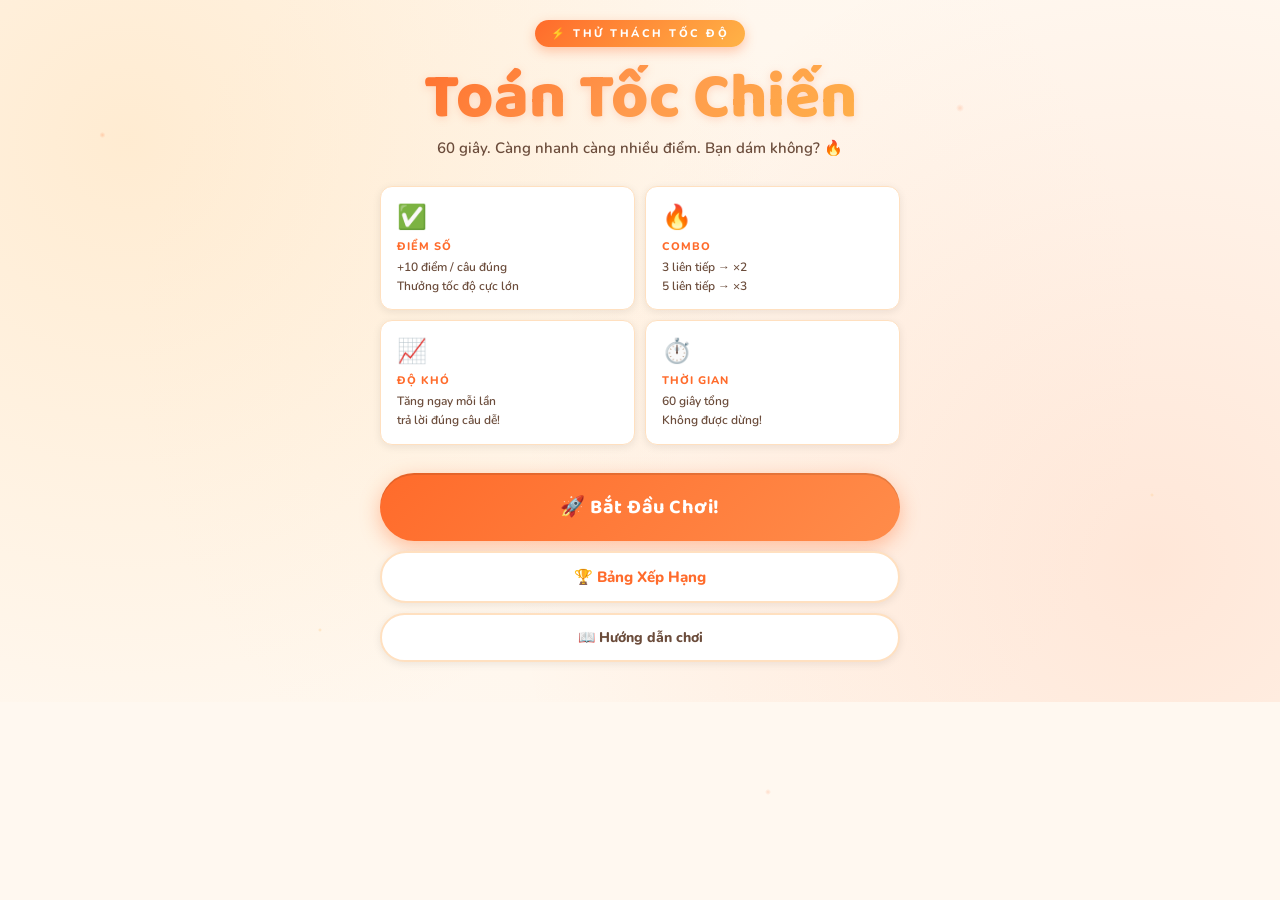
==== Cuong/index.html @ b9dac939 "Initial commit" ====
<!DOCTYPE html>
<html lang="vi">
<head>
<meta charset="UTF-8">
<meta name="viewport" content="width=device-width, initial-scale=1.0">
<title>Toán Tốc Chiến ⚡</title>
<link href="https://fonts.googleapis.com/css2?family=Nunito:wght@400;600;700;800;900&family=Baloo+2:wght@700;800&display=swap" rel="stylesheet">
<style>
*, *::before, *::after { box-sizing: border-box; margin: 0; padding: 0; }

:root {
  --bg:       #fff8f0;
  --bg2:      #fff3e6;
  --surface:  #ffffff;
  --border:   #ffe0c0;
  --accent:   #ff6b2b;
  --accent2:  #ffb347;
  --blue:     #3b82f6;
  --green:    #22c55e;
  --red:      #ef4444;
  --purple:   #a855f7;
  --text:     #1e1412;
  --text2:    #6b4c3b;
  --muted:    #b08070;
  --gold:     #f59e0b;
  --silver:   #94a3b8;
  --bronze:   #b45309;
  --shadow:   0 4px 24px rgba(255,107,43,0.13);
  --shadow-sm:0 2px 8px rgba(0,0,0,0.08);
  --radius:   18px;
  --radius-sm:12px;
}

html, body {
  min-height: 100%;
  background: var(--bg);
  color: var(--text);
  font-family: 'Nunito', sans-serif;
}

body {
  display: flex;
  flex-direction: column;
  align-items: center;
  justify-content: flex-start;
  padding: 20px 16px 40px;
  background-image:
    radial-gradient(circle at 10% 20%, rgba(255,179,71,0.18) 0%, transparent 50%),
    radial-gradient(circle at 90% 80%, rgba(255,107,43,0.12) 0%, transparent 50%),
    radial-gradient(circle at 50% 50%, rgba(255,220,180,0.10) 0%, transparent 70%);
}

/* ── GAME LAYOUT WITH SIDEBAR ── */
#game-layout {
  display: flex;
  gap: 16px;
  width: 100%;
  max-width: 900px;
  align-items: flex-start;
  position: relative;
  z-index: 1;
}

#game-main {
  flex: 1;
  min-width: 0;
  max-width: 520px;
}

#game-sidebar {
  width: 230px;
  flex-shrink: 0;
  position: sticky;
  top: 20px;
}

@media (max-width: 780px) {
  #game-sidebar { display: none; }
  #game-main { max-width: 100%; }
  #game-layout { max-width: 520px; }
}

/* ── SIDEBAR STYLES ── */
.sidebar-box {
  background: var(--surface);
  border: 1.5px solid var(--border);
  border-radius: var(--radius);
  padding: 16px 14px;
  box-shadow: var(--shadow-sm);
  margin-bottom: 10px;
}
.sidebar-title {
  font-size: 11px;
  font-weight: 800;
  color: var(--accent);
  letter-spacing: 1.5px;
  text-transform: uppercase;
  margin-bottom: 12px;
  display: flex;
  align-items: center;
  gap: 6px;
}
.sidebar-title::after {
  content: '';
  flex: 1;
  height: 1.5px;
  background: var(--border);
  border-radius: 2px;
}
.sb-rule {
  display: flex;
  align-items: flex-start;
  gap: 8px;
  margin-bottom: 9px;
  padding-bottom: 9px;
  border-bottom: 1px solid var(--border);
}
.sb-rule:last-child { margin-bottom: 0; padding-bottom: 0; border-bottom: none; }
.sb-rule .sr-icon { font-size: 14px; flex-shrink: 0; margin-top: 1px; }
.sb-rule .sr-text { font-size: 11.5px; color: var(--text2); line-height: 1.55; font-weight: 600; }
.sb-rule .sr-text b { color: var(--text); font-weight: 800; }
.sb-score-row {
  display: flex;
  justify-content: space-between;
  align-items: center;
  padding: 5px 0;
  border-bottom: 1px solid var(--border);
  font-size: 11.5px;
}
.sb-score-row:last-child { border-bottom: none; padding-bottom: 0; }
.sb-score-row .sr-label { color: var(--text2); font-weight: 700; }
.sb-score-row .sr-val   { font-family: 'Baloo 2', cursive; font-size: 13px; font-weight: 800; color: var(--accent); }
.sb-diff-row {
  display: flex;
  align-items: center;
  gap: 6px;
  padding: 5px 0;
  border-bottom: 1px solid var(--border);
  font-size: 11px;
}
.sb-diff-row:last-child { border-bottom: none; }
.sb-diff-row .sd-range { color: var(--muted); font-weight: 700; min-width: 28px; }
.sb-diff-row .sd-ex { color: var(--text2); font-weight: 600; line-height: 1.4; }

body::before {
  content: '';
  position: fixed;
  inset: 0;
  background-image:
    radial-gradient(circle 3px at 8% 15%, rgba(255,107,43,0.25) 0%, transparent 100%),
    radial-gradient(circle 2px at 25% 70%, rgba(255,179,71,0.3) 0%, transparent 100%),
    radial-gradient(circle 4px at 75% 12%, rgba(255,107,43,0.2) 0%, transparent 100%),
    radial-gradient(circle 2px at 90% 55%, rgba(255,179,71,0.25) 0%, transparent 100%),
    radial-gradient(circle 3px at 60% 88%, rgba(255,107,43,0.2) 0%, transparent 100%);
  pointer-events: none;
  z-index: 0;
}

/* ── SCHOOL LOGO ── */
.school-logo {
  position: fixed;
  top: 14px;
  right: 14px;
  width: 100px;
  height: 100px;
  z-index: 100;
  opacity: 0.88;
  transition: opacity .2s, transform .2s;
  filter: drop-shadow(0 2px 6px rgba(0,0,0,0.15));
}
.school-logo:hover { opacity: 1; transform: scale(1.08); }
.school-logo img { width: 100%; height: 100%; object-fit: contain; }

#app {
  width: 100%;
  max-width: 900px;
  position: relative;
  z-index: 1;
}

/* non-game screens stay centered at 520px */
#start-screen,
#end-screen,
#lb-screen {
  max-width: 520px;
  margin: 0 auto;
}

.screen { display: none; }
.screen.active { display: block; animation: fadeIn .3s ease; }
@keyframes fadeIn { from { opacity: 0; transform: translateY(10px); } to { opacity: 1; transform: none; } }

/* ── TUTORIAL MODAL ── */
.modal-overlay {
  display: none;
  position: fixed;
  inset: 0;
  background: rgba(30,20,18,0.55);
  z-index: 500;
  align-items: center;
  justify-content: center;
  padding: 20px;
  backdrop-filter: blur(3px);
}
.modal-overlay.open { display: flex; animation: fadeIn .2s ease; }

.modal-box {
  background: var(--surface);
  border-radius: var(--radius);
  padding: 24px 22px 20px;
  max-width: 460px;
  width: 100%;
  box-shadow: 0 12px 48px rgba(0,0,0,0.22);
  max-height: 88vh;
  overflow-y: auto;
  position: relative;
}

.modal-header {
  display: flex;
  align-items: center;
  justify-content: space-between;
  margin-bottom: 18px;
}
.modal-title {
  font-family: 'Baloo 2', cursive;
  font-size: 1.5rem;
  font-weight: 800;
  color: var(--accent);
}
.btn-modal-close {
  background: var(--bg2);
  border: none;
  border-radius: 50%;
  width: 34px; height: 34px;
  font-size: 18px;
  cursor: pointer;
  color: var(--text2);
  display: flex; align-items: center; justify-content: center;
  transition: background .15s;
}
.btn-modal-close:hover { background: var(--border); }

.tut-section { margin-bottom: 18px; }
.tut-section-title {
  font-size: 12px;
  font-weight: 800;
  color: var(--accent);
  letter-spacing: 1.5px;
  text-transform: uppercase;
  margin-bottom: 10px;
  display: flex;
  align-items: center;
  gap: 6px;
}
.tut-section-title::after {
  content: '';
  flex: 1;
  height: 1.5px;
  background: var(--border);
  border-radius: 2px;
}

.tut-rule {
  display: flex;
  gap: 12px;
  align-items: flex-start;
  margin-bottom: 10px;
  background: var(--bg);
  border-radius: var(--radius-sm);
  padding: 11px 14px;
  border: 1.5px solid var(--border);
}
.tut-rule .tr-icon { font-size: 20px; flex-shrink: 0; margin-top: 1px; }
.tut-rule .tr-body {}
.tut-rule .tr-title { font-size: 13px; font-weight: 800; color: var(--text); margin-bottom: 2px; }
.tut-rule .tr-desc  { font-size: 12px; color: var(--text2); line-height: 1.6; font-weight: 600; }

.diff-table {
  width: 100%;
  border-collapse: collapse;
  font-size: 12.5px;
  font-weight: 700;
}
.diff-table th {
  background: var(--bg2);
  color: var(--text2);
  font-size: 11px;
  font-weight: 800;
  letter-spacing: 1px;
  text-transform: uppercase;
  padding: 8px 10px;
  text-align: left;
  border-bottom: 1.5px solid var(--border);
}
.diff-table td {
  padding: 8px 10px;
  border-bottom: 1px solid var(--border);
  color: var(--text2);
  vertical-align: top;
  line-height: 1.5;
}
.diff-table tr:last-child td { border-bottom: none; }
.diff-pill-sm {
  display: inline-block;
  font-size: 10px;
  font-weight: 800;
  padding: 2px 8px;
  border-radius: 50px;
  text-transform: uppercase;
  letter-spacing: .5px;
}
.diff-pill-sm.de    { background: #dcfce7; color: #15803d; }
.diff-pill-sm.trung { background: #fef9c3; color: #b45309; }
.diff-pill-sm.kho   { background: #fee2e2; color: #b91c1c; }

.score-table {
  width: 100%;
  border-collapse: collapse;
  font-size: 12.5px;
  font-weight: 700;
}
.score-table td {
  padding: 7px 10px;
  border-bottom: 1px solid var(--border);
  color: var(--text2);
}
.score-table tr:last-child td { border-bottom: none; }
.score-table .sc-label { font-weight: 800; color: var(--text); }
.score-table .sc-val   { text-align: right; color: var(--accent); font-family: 'Baloo 2', cursive; font-size: 14px; }

.btn-start-tut {
  width: 100%;
  background: linear-gradient(135deg, var(--accent) 0%, #ff8c4a 100%);
  color: white;
  border: none;
  border-radius: 50px;
  padding: 15px 0;
  font-family: 'Baloo 2', cursive;
  font-size: 18px;
  font-weight: 700;
  cursor: pointer;
  box-shadow: 0 5px 16px rgba(255,107,43,.38);
  margin-top: 6px;
  transition: transform .1s;
}
.btn-start-tut:hover { transform: translateY(-2px); }

/* ── DIFFICULTY PROGRESS BAR ── */
.diff-prog-wrap {
  background: var(--surface);
  border: 1.5px solid var(--border);
  border-radius: var(--radius-sm);
  padding: 10px 14px;
  margin-bottom: 14px;
  box-shadow: var(--shadow-sm);
}
.diff-prog-label {
  display: flex;
  justify-content: space-between;
  font-size: 10px;
  font-weight: 800;
  color: var(--muted);
  letter-spacing: 1px;
  text-transform: uppercase;
  margin-bottom: 6px;
}
.diff-prog-bar-wrap {
  background: var(--border);
  border-radius: 50px;
  height: 6px;
  overflow: hidden;
}
.diff-prog-bar {
  height: 100%;
  border-radius: 50px;
  transition: width .4s ease, background .4s ease;
}
.diff-prog-bar.de    { background: #22c55e; }
.diff-prog-bar.trung { background: #f59e0b; }
.diff-prog-bar.kho   { background: #ef4444; }

/* ── START SCREEN ── */
#start-screen { text-align: center; }

.hero-badge {
  display: inline-block;
  background: linear-gradient(135deg, var(--accent), var(--accent2));
  color: white;
  font-size: 11px;
  font-weight: 800;
  letter-spacing: 2.5px;
  text-transform: uppercase;
  padding: 6px 16px;
  border-radius: 50px;
  margin-bottom: 18px;
  box-shadow: 0 4px 12px rgba(255,107,43,0.35);
}

.hero-title {
  font-family: 'Baloo 2', cursive;
  font-size: clamp(2.4rem, 11vw, 4rem);
  font-weight: 800;
  line-height: 1.05;
  margin-bottom: 6px;
  background: linear-gradient(135deg, var(--accent) 0%, #ff9a4d 50%, var(--accent2) 100%);
  -webkit-background-clip: text;
  -webkit-text-fill-color: transparent;
  background-clip: text;
  filter: drop-shadow(0 2px 4px rgba(255,107,43,0.2));
}

.hero-sub {
  font-size: 15px;
  color: var(--text2);
  margin-bottom: 28px;
  font-weight: 600;
}

.info-cards {
  display: grid;
  grid-template-columns: 1fr 1fr;
  gap: 10px;
  margin-bottom: 28px;
  text-align: left;
}
.info-card {
  background: var(--surface);
  border: 1.5px solid var(--border);
  border-radius: var(--radius-sm);
  padding: 14px 16px;
  box-shadow: var(--shadow-sm);
  transition: transform .15s, box-shadow .15s;
}
.info-card:hover { transform: translateY(-2px); box-shadow: var(--shadow); }
.info-card .ic-icon  { font-size: 24px; margin-bottom: 6px; }
.info-card .ic-title { font-size: 11px; font-weight: 800; color: var(--accent); letter-spacing: 1px; text-transform: uppercase; margin-bottom: 4px; }
.info-card .ic-desc  { font-size: 12px; color: var(--text2); line-height: 1.55; font-weight: 600; }

.start-actions { display: flex; flex-direction: column; gap: 10px; }

.btn-primary {
  width: 100%;
  background: linear-gradient(135deg, var(--accent) 0%, #ff8c4a 100%);
  color: white;
  border: none;
  border-radius: 50px;
  padding: 18px 0;
  font-family: 'Baloo 2', cursive;
  font-size: 20px;
  font-weight: 700;
  cursor: pointer;
  box-shadow: 0 6px 20px rgba(255,107,43,0.4), 0 2px 0 rgba(0,0,0,0.1) inset;
  transition: transform .12s, box-shadow .12s;
  letter-spacing: .5px;
}
.btn-primary:hover { transform: translateY(-3px); box-shadow: 0 10px 28px rgba(255,107,43,0.45), 0 2px 0 rgba(0,0,0,0.1) inset; }
.btn-primary:active { transform: translateY(0); }

.btn-secondary {
  width: 100%;
  background: var(--surface);
  color: var(--accent);
  border: 2px solid var(--border);
  border-radius: 50px;
  padding: 14px 0;
  font-family: 'Nunito', sans-serif;
  font-size: 15px;
  font-weight: 800;
  cursor: pointer;
  box-shadow: var(--shadow-sm);
  transition: border-color .15s, background .15s, transform .12s;
}
.btn-secondary:hover { border-color: var(--accent); background: #fff5f0; transform: translateY(-1px); }

.btn-tut {
  width: 100%;
  background: var(--surface);
  color: var(--text2);
  border: 2px solid var(--border);
  border-radius: 50px;
  padding: 13px 0;
  font-family: 'Nunito', sans-serif;
  font-size: 14px;
  font-weight: 800;
  cursor: pointer;
  box-shadow: var(--shadow-sm);
  transition: border-color .15s, background .15s, transform .12s;
}
.btn-tut:hover { border-color: #a855f7; color: #a855f7; background: #fdf4ff; transform: translateY(-1px); }

/* ── GAME SCREEN ── */
.game-topbar {
  display: flex;
  gap: 10px;
  margin-bottom: 14px;
  align-items: stretch;
}

.topbar-tile {
  background: var(--surface);
  border: 1.5px solid var(--border);
  border-radius: var(--radius-sm);
  padding: 10px 14px;
  text-align: center;
  box-shadow: var(--shadow-sm);
  display: flex;
  flex-direction: column;
  justify-content: center;
}
.topbar-tile.grow { flex: 1; }
.tb-label { font-size: 10px; font-weight: 800; color: var(--muted); letter-spacing: 1.5px; text-transform: uppercase; margin-bottom: 2px; }
.tb-value { font-size: 22px; font-weight: 900; color: var(--text); line-height: 1; }
#tb-timer { color: var(--accent); }
#tb-timer.urgent { color: var(--red); animation: urgentPulse .45s ease infinite alternate; }
@keyframes urgentPulse { from { opacity: 1; transform: scale(1); } to { opacity: .6; transform: scale(.95); } }
#tb-score { color: var(--blue); }

.combo-tile {
  background: var(--surface);
  border: 1.5px solid var(--border);
  border-radius: var(--radius-sm);
  padding: 10px 14px;
  text-align: center;
  box-shadow: var(--shadow-sm);
  min-width: 68px;
  transition: all .25s;
}
.combo-tile.x2 { border-color: var(--accent2); background: #fffbf0; }
.combo-tile.x2 .tb-value { color: var(--accent2); }
.combo-tile.x3 { border-color: var(--purple); background: #fdf4ff; box-shadow: 0 0 16px rgba(168,85,247,.2); }
.combo-tile.x3 .tb-value { color: var(--purple); }

.prog-wrap {
  background: var(--border);
  border-radius: 50px;
  height: 8px;
  overflow: hidden;
  margin-bottom: 14px;
  box-shadow: inset 0 1px 3px rgba(0,0,0,.08);
}
#prog-bar {
  height: 100%;
  background: linear-gradient(90deg, var(--accent), var(--accent2));
  width: 100%;
  transition: width 1s linear;
  border-radius: 50px;
}
#prog-bar.urgent { background: linear-gradient(90deg, var(--red), #ff7070); }

.q-card {
  background: var(--surface);
  border: 1.5px solid var(--border);
  border-radius: var(--radius);
  padding: 26px 22px 20px;
  margin-bottom: 14px;
  box-shadow: var(--shadow);
  position: relative;
  overflow: hidden;
}
.q-card::after {
  content: '';
  position: absolute;
  top: 0; left: 0; right: 0; height: 4px;
  background: linear-gradient(90deg, var(--accent), var(--accent2));
  border-radius: var(--radius) var(--radius) 0 0;
}

.q-meta {
  display: flex;
  align-items: center;
  gap: 8px;
  margin-bottom: 14px;
}
.diff-pill {
  display: inline-flex;
  align-items: center;
  gap: 5px;
  font-size: 11px;
  font-weight: 800;
  letter-spacing: .5px;
  padding: 4px 10px;
  border-radius: 50px;
  text-transform: uppercase;
}
.diff-pill.de    { background: #dcfce7; color: #15803d; }
.diff-pill.trung { background: #fef9c3; color: #b45309; }
.diff-pill.kho   { background: #fee2e2; color: #b91c1c; }
.q-hint-tag { font-size: 11px; font-weight: 700; color: var(--muted); margin-left: auto; }

#question-text {
  font-family: 'Baloo 2', cursive;
  font-size: clamp(1.25rem, 5.5vw, 1.75rem);
  font-weight: 700;
  color: var(--text);
  line-height: 1.35;
  min-height: 64px;
  display: flex;
  align-items: center;
}

.answer-area { margin-bottom: 12px; }

#answer-input {
  width: 100%;
  background: var(--bg2);
  border: 2px solid var(--border);
  border-radius: var(--radius-sm);
  padding: 16px 20px;
  font-family: 'Baloo 2', cursive;
  font-size: 22px;
  font-weight: 700;
  color: var(--text);
  outline: none;
  transition: border-color .15s, background .15s, box-shadow .15s;
  -moz-appearance: textfield;
  margin-bottom: 10px;
  text-align: center;
  letter-spacing: 1px;
}
#answer-input::-webkit-outer-spin-button,
#answer-input::-webkit-inner-spin-button { -webkit-appearance: none; }
#answer-input:focus   { border-color: var(--accent); background: white; box-shadow: 0 0 0 3px rgba(255,107,43,.15); }
#answer-input.correct { border-color: var(--green); background: #f0fdf4; box-shadow: 0 0 0 3px rgba(34,197,94,.15); }
#answer-input.wrong   { border-color: var(--red);   background: #fef2f2; box-shadow: 0 0 0 3px rgba(239,68,68,.15); animation: shake .3s ease; }
@keyframes shake { 0%,100%{transform:translateX(0)} 20%{transform:translateX(-6px)} 60%{transform:translateX(6px)} }

#btn-submit {
  width: 100%;
  background: linear-gradient(135deg, var(--accent) 0%, #ff8c4a 100%);
  color: white;
  border: none;
  border-radius: var(--radius-sm);
  padding: 15px;
  font-family: 'Baloo 2', cursive;
  font-size: 18px;
  font-weight: 700;
  cursor: pointer;
  box-shadow: 0 4px 12px rgba(255,107,43,.35);
  transition: transform .1s, box-shadow .1s;
}
#btn-submit:hover { transform: translateY(-2px); box-shadow: 0 7px 18px rgba(255,107,43,.4); }
#btn-submit:active { transform: translateY(0); }

#feedback-bar {
  height: 32px;
  display: flex;
  align-items: center;
  gap: 8px;
  font-size: 13px;
  font-weight: 800;
  border-radius: 8px;
  padding: 0 10px;
  transition: all .2s;
}
#feedback-bar.fb-correct { background: #dcfce7; color: #15803d; }
#feedback-bar.fb-wrong   { background: #fee2e2; color: #b91c1c; }
#feedback-bar.fb-speed   { background: #fef9c3; color: #b45309; }
#feedback-bar.fb-lvlup   { background: #fdf4ff; color: #7e22ce; }
#feedback-bar.fb-lvldn   { background: #fff1f2; color: #be123c; }

.score-pop {
  position: fixed;
  font-family: 'Baloo 2', cursive;
  font-size: 18px;
  font-weight: 800;
  color: var(--accent);
  pointer-events: none;
  z-index: 999;
  animation: popFloat 0.85s cubic-bezier(.17,.67,.35,1) forwards;
  text-shadow: 0 2px 8px rgba(255,107,43,.3);
}
@keyframes popFloat {
  0%   { opacity: 1; transform: translateY(0) scale(.9); }
  30%  { opacity: 1; transform: translateY(-20px) scale(1.15); }
  100% { opacity: 0; transform: translateY(-65px) scale(1); }
}

/* ── END SCREEN ── */
#end-screen { text-align: center; }

.end-emoji { font-size: 52px; margin-bottom: 8px; display: block; animation: bounceIn .5s cubic-bezier(.17,.67,.35,1.4); }
@keyframes bounceIn { 0%{transform:scale(.3);opacity:0} 70%{transform:scale(1.15)} 100%{transform:scale(1);opacity:1} }

.end-label { font-size: 12px; font-weight: 800; color: var(--muted); letter-spacing: 2px; text-transform: uppercase; margin-bottom: 4px; }

.end-score-big {
  font-family: 'Baloo 2', cursive;
  font-size: clamp(3.5rem, 18vw, 6.5rem);
  font-weight: 800;
  line-height: 1;
  background: linear-gradient(135deg, var(--accent), var(--accent2));
  -webkit-background-clip: text;
  -webkit-text-fill-color: transparent;
  background-clip: text;
  margin-bottom: 4px;
  filter: drop-shadow(0 2px 6px rgba(255,107,43,.2));
}

.best-line { font-size: 13px; font-weight: 700; color: var(--muted); margin-bottom: 22px; }
.best-line b { color: var(--blue); }

.stats-row {
  display: grid;
  grid-template-columns: 1fr 1fr 1fr;
  gap: 10px;
  margin-bottom: 16px;
}
.stat-box {
  background: var(--surface);
  border: 1.5px solid var(--border);
  border-radius: var(--radius-sm);
  padding: 14px 8px;
  box-shadow: var(--shadow-sm);
}
.stat-box .sb-label { font-size: 10px; font-weight: 800; color: var(--muted); text-transform: uppercase; letter-spacing: 1px; margin-bottom: 4px; }
.stat-box .sb-val   { font-family: 'Baloo 2', cursive; font-size: 1.5rem; font-weight: 700; color: var(--text); }

.grade-card {
  border-radius: var(--radius-sm);
  padding: 14px 16px;
  margin-bottom: 16px;
  font-size: 13px;
  font-weight: 700;
  line-height: 1.55;
  text-align: left;
  display: flex;
  align-items: flex-start;
  gap: 10px;
}
.grade-card .gc-rank { font-family: 'Baloo 2', cursive; font-size: 2rem; font-weight: 800; line-height: 1; flex-shrink: 0; }
.grade-card.S { background: linear-gradient(135deg, #fffbeb, #fef3c7); border: 1.5px solid #fde68a; color: #92400e; }
.grade-card.A { background: linear-gradient(135deg, #eff6ff, #dbeafe); border: 1.5px solid #93c5fd; color: #1e40af; }
.grade-card.B { background: linear-gradient(135deg, #f0fdf4, #dcfce7); border: 1.5px solid #86efac; color: #15803d; }
.grade-card.C { background: linear-gradient(135deg, #fff7ed, #fed7aa); border: 1.5px solid #fdba74; color: #c2410c; }
.grade-card.D { background: linear-gradient(135deg, #fff1f2, #ffe4e6); border: 1.5px solid #fda4af; color: #be123c; }

.save-card {
  background: var(--surface);
  border: 1.5px solid var(--border);
  border-radius: var(--radius);
  padding: 18px 20px;
  margin-bottom: 16px;
  box-shadow: var(--shadow-sm);
  text-align: left;
}
.save-title { font-size: 13px; font-weight: 800; color: var(--text2); margin-bottom: 12px; display: flex; align-items: center; gap: 6px; }
.save-row { display: flex; gap: 8px; }
#name-input {
  flex: 1;
  background: var(--bg2);
  border: 2px solid var(--border);
  border-radius: 10px;
  padding: 12px 14px;
  font-family: 'Nunito', sans-serif;
  font-size: 15px;
  font-weight: 700;
  color: var(--text);
  outline: none;
  transition: border-color .15s, box-shadow .15s;
  min-width: 0;
}
#name-input::placeholder { color: var(--muted); font-weight: 600; }
#name-input:focus { border-color: var(--accent); box-shadow: 0 0 0 3px rgba(255,107,43,.12); }
#btn-save {
  background: linear-gradient(135deg, var(--accent), #ff8c4a);
  color: white;
  border: none;
  border-radius: 10px;
  padding: 12px 18px;
  font-family: 'Nunito', sans-serif;
  font-size: 14px;
  font-weight: 800;
  cursor: pointer;
  white-space: nowrap;
  box-shadow: 0 3px 10px rgba(255,107,43,.3);
  transition: transform .1s;
}
#btn-save:hover { transform: translateY(-1px); }
#btn-save:disabled { opacity: .45; cursor: not-allowed; transform: none; }

.save-success {
  display: none;
  margin-top: 10px;
  background: #dcfce7;
  color: #15803d;
  border-radius: 8px;
  padding: 9px 12px;
  font-size: 13px;
  font-weight: 700;
  cursor: pointer;
  transition: background .15s;
}
.save-success.show { display: flex; align-items: center; gap: 8px; }
.save-success:hover { background: #bbf7d0; }

.end-btns { display: flex; gap: 10px; }
.btn-retry {
  flex: 1;
  background: linear-gradient(135deg, var(--accent) 0%, #ff8c4a 100%);
  color: white;
  border: none;
  border-radius: 50px;
  padding: 16px;
  font-family: 'Baloo 2', cursive;
  font-size: 18px;
  font-weight: 700;
  cursor: pointer;
  box-shadow: 0 5px 16px rgba(255,107,43,.4);
  transition: transform .1s, box-shadow .1s;
}
.btn-retry:hover { transform: translateY(-2px); box-shadow: 0 8px 22px rgba(255,107,43,.45); }
.btn-ghost {
  background: var(--surface);
  color: var(--text2);
  border: 2px solid var(--border);
  border-radius: 50px;
  padding: 16px 20px;
  font-family: 'Nunito', sans-serif;
  font-size: 15px;
  font-weight: 800;
  cursor: pointer;
  transition: border-color .15s, transform .1s;
}
.btn-ghost:hover { border-color: var(--accent); color: var(--accent); transform: translateY(-1px); }

/* ── LEADERBOARD ── */
.lb-topbar {
  display: flex;
  align-items: center;
  justify-content: space-between;
  margin-bottom: 20px;
}
.lb-heading .lh-sub   { font-size: 11px; font-weight: 800; color: var(--muted); letter-spacing: 2px; text-transform: uppercase; margin-bottom: 2px; }
.lb-heading .lh-title { font-family: 'Baloo 2', cursive; font-size: 1.8rem; font-weight: 800; color: var(--text); line-height: 1; }
.lb-heading .lh-title span { color: var(--accent); }

.btn-back-lb {
  background: var(--surface);
  border: 1.5px solid var(--border);
  border-radius: 50px;
  padding: 9px 18px;
  font-size: 13px;
  font-weight: 800;
  color: var(--text2);
  cursor: pointer;
  box-shadow: var(--shadow-sm);
  transition: border-color .15s, transform .1s;
  display: flex;
  align-items: center;
  gap: 5px;
}
.btn-back-lb:hover { border-color: var(--accent); color: var(--accent); transform: translateY(-1px); }

.podium {
  display: flex;
  align-items: flex-end;
  gap: 8px;
  margin-bottom: 20px;
}
.pod-slot {
  flex: 1;
  background: var(--surface);
  border: 1.5px solid var(--border);
  border-radius: var(--radius-sm);
  padding: 14px 10px 12px;
  text-align: center;
  box-shadow: var(--shadow-sm);
  transition: transform .15s, box-shadow .15s;
  cursor: default;
}
.pod-slot:hover { transform: translateY(-3px); box-shadow: var(--shadow); }
.pod-slot.p1 { border-color: #fde68a; background: linear-gradient(160deg, #fffbeb, #fef9c3); padding-top: 22px; box-shadow: 0 6px 20px rgba(245,158,11,.2); }
.pod-slot.p2 { border-color: #e2e8f0; }
.pod-slot.p3 { border-color: #fcd9b0; background: #fffaf5; }
.pod-slot.empty { opacity: .4; }

.pod-medal { font-size: 26px; margin-bottom: 6px; }
.pod-name  { font-size: 13px; font-weight: 800; overflow: hidden; text-overflow: ellipsis; white-space: nowrap; margin-bottom: 2px; }
.pod-slot.p1 .pod-name  { color: var(--gold); }
.pod-slot.p2 .pod-name  { color: var(--silver); }
.pod-slot.p3 .pod-name  { color: var(--bronze); }
.pod-score { font-family: 'Baloo 2', cursive; font-size: 20px; font-weight: 800; color: var(--text); }
.pod-slot.p1 .pod-score { color: var(--gold); }
.pod-pts-tag { font-size: 10px; font-weight: 700; color: var(--muted); letter-spacing: 1px; text-transform: uppercase; }

.lb-section-label { font-size: 11px; font-weight: 800; color: var(--muted); letter-spacing: 2px; text-transform: uppercase; margin-bottom: 10px; }
.lb-rows { display: flex; flex-direction: column; gap: 6px; margin-bottom: 16px; }

.lb-row {
  display: flex;
  align-items: center;
  gap: 12px;
  background: var(--surface);
  border: 1.5px solid var(--border);
  border-radius: var(--radius-sm);
  padding: 12px 16px;
  box-shadow: var(--shadow-sm);
  transition: border-color .15s, transform .1s;
}
.lb-row:hover { transform: translateX(3px); border-color: #ffd0b0; }
.lb-row.you  { border-color: var(--accent); background: #fff8f5; box-shadow: 0 0 0 2px rgba(255,107,43,.12); }
.lb-rank { font-family: 'Baloo 2', cursive; font-size: 15px; font-weight: 800; color: var(--muted); min-width: 30px; text-align: center; }
.lb-name { flex: 1; font-size: 14px; font-weight: 800; color: var(--text); overflow: hidden; text-overflow: ellipsis; white-space: nowrap; }
.lb-row.you .lb-name { color: var(--accent); }
.you-tag { background: var(--accent); color: white; font-size: 9px; font-weight: 800; padding: 2px 7px; border-radius: 50px; letter-spacing: 1px; text-transform: uppercase; }
.lb-pts  { font-family: 'Baloo 2', cursive; font-size: 16px; font-weight: 800; color: var(--blue); }

.lb-empty { text-align: center; padding: 40px 20px; color: var(--muted); font-size: 14px; font-weight: 700; line-height: 1.8; }
.lb-empty .em-icon { font-size: 40px; display: block; margin-bottom: 8px; }

.lb-notice { text-align: center; font-size: 11px; font-weight: 700; color: var(--muted); margin-bottom: 14px; }

.lb-footer { display: flex; gap: 10px; }
.btn-lb-play {
  flex: 1;
  background: linear-gradient(135deg, var(--accent), #ff8c4a);
  color: white;
  border: none;
  border-radius: 50px;
  padding: 15px;
  font-family: 'Baloo 2', cursive;
  font-size: 17px;
  font-weight: 700;
  cursor: pointer;
  box-shadow: 0 5px 16px rgba(255,107,43,.35);
  transition: transform .1s;
}
.btn-lb-play:hover { transform: translateY(-2px); }
.btn-lb-clear {
  background: var(--surface);
  color: var(--red);
  border: 1.5px solid #fecaca;
  border-radius: 50px;
  padding: 15px 18px;
  font-size: 13px;
  font-weight: 800;
  cursor: pointer;
  transition: border-color .15s, background .15s;
}
.btn-lb-clear:hover { border-color: var(--red); background: #fff1f2; }

.loading-spin { text-align: center; padding: 30px; color: var(--muted); font-size: 13px; font-weight: 700; }

@media (max-width: 400px) {
  .info-cards { grid-template-columns: 1fr; }
  .stats-row  { grid-template-columns: 1fr 1fr; }
  .tb-value   { font-size: 18px; }
  .podium     { gap: 5px; }
  .school-logo { width: 42px; height: 42px; top: 10px; right: 10px; }
}
</style>
</head>
<body>

<!-- School Logo Fixed Corner -->
<div class="school-logo" title="Trường THPT Chuyên Trần Đại Nghĩa">
  <img
    src="https://upload.wikimedia.org/wikipedia/commons/f/fd/Logo_of_the_Tr%E1%BA%A7n_%C4%90%E1%BA%A1i_Ngh%C4%A9a_High_School_for_the_Gifted.svg"
    alt="Trần Đại Nghĩa Logo"
    onerror="this.parentElement.style.display='none'"
  >
</div>

<!-- TUTORIAL MODAL -->
<div class="modal-overlay" id="tutorial-modal">
  <div class="modal-box">
    <div class="modal-header">
      <div class="modal-title">📖 Hướng dẫn chơi</div>
      <button class="btn-modal-close" id="btn-modal-close">✕</button>
    </div>

    <div class="tut-section">
      <div class="tut-section-title">Mục tiêu</div>
      <div class="tut-rule">
        <div class="tr-icon">🎯</div>
        <div class="tr-body">
          <div class="tr-title">Trả lời đúng càng nhiều câu toán càng tốt trong 60 giây!</div>
          <div class="tr-desc">Gõ đáp án vào ô nhập, rồi nhấn <b>Trả lời</b> hoặc bấm <b>Enter</b>.</div>
        </div>
      </div>
    </div>

    <div class="tut-section">
      <div class="tut-section-title">Tính điểm</div>
      <table class="score-table">
        <tr><td class="sc-label">Trả lời đúng</td><td class="sc-val">+10 điểm</td></tr>
        <tr><td class="sc-label">Thưởng tốc độ (dưới 1.5 giây)</td><td class="sc-val">+15 điểm</td></tr>
        <tr><td class="sc-label">Thưởng tốc độ (1.5 – 3 giây)</td><td class="sc-val">+10 điểm</td></tr>
        <tr><td class="sc-label">Thưởng tốc độ (3 – 5 giây)</td><td class="sc-val">+5 điểm</td></tr>
        <tr><td class="sc-label">Combo ×2 (3+ liên tiếp đúng)</td><td class="sc-val">×2 điểm</td></tr>
        <tr><td class="sc-label">Combo ×3 (5+ liên tiếp đúng)</td><td class="sc-val">×3 điểm</td></tr>
      </table>
    </div>

    <div class="tut-section">
      <div class="tut-section-title">Combo 🔥</div>
      <div class="tut-rule">
        <div class="tr-icon">🔥</div>
        <div class="tr-body">
          <div class="tr-title">Trả lời liên tiếp để tăng hệ số nhân điểm</div>
          <div class="tr-desc">3 câu đúng liên tiếp → nhân đôi (×2). 5 câu đúng liên tiếp → nhân ba (×3). Trả lời sai là combo về 0!</div>
        </div>
      </div>
    </div>

    <div class="tut-section">
      <div class="tut-section-title">Độ khó thích ứng 📈</div>
      <div class="tut-rule">
        <div class="tr-icon">⬆️</div>
        <div class="tr-body">
          <div class="tr-title">Câu hỏi tự động khó hơn sau mỗi câu dễ trả lời đúng</div>
          <div class="tr-desc">Bắt đầu từ mức <b>Dễ</b>. Mỗi khi trả lời đúng câu <b>Dễ</b> hoặc <b>Trung bình</b>, độ khó tăng ngay 1 bậc. Trả lời sai thì giảm 1 bậc (không xuống dưới mức 1).</div>
        </div>
      </div>
      <table class="diff-table">
        <tr>
          <th>Mức</th>
          <th>Nhãn</th>
          <th>Ví dụ câu hỏi</th>
        </tr>
        <tr>
          <td>1–2</td>
          <td><span class="diff-pill-sm de">Dễ</span></td>
          <td>7 × 8, 42 ÷ 6, 5²</td>
        </tr>
        <tr>
          <td>3–5</td>
          <td><span class="diff-pill-sm trung">Trung bình</span></td>
          <td>23 × 7, (4+5)×6, 15% của 80</td>
        </tr>
        <tr>
          <td>6–7</td>
          <td><span class="diff-pill-sm kho">Khó</span></td>
          <td>18 × 24, 15², 4³, phương trình</td>
        </tr>
      </table>
    </div>

    <div class="tut-section">
      <div class="tut-section-title">Xếp hạng</div>
      <div class="tut-rule">
        <div class="tr-icon">🏆</div>
        <div class="tr-body">
          <div class="tr-title">Sau khi chơi, lưu tên vào bảng xếp hạng</div>
          <div class="tr-desc">Điểm cao nhất của bạn sẽ được giữ lại. Bảng xếp hạng hiển thị Top 3 trên bục vinh danh và các hạng còn lại bên dưới.</div>
        </div>
      </div>
    </div>

    <button class="btn-start-tut" id="btn-tut-play">🚀 Chơi ngay!</button>
  </div>
</div>

<div id="app">

  <!-- START -->
  <div id="start-screen" class="screen active">
    <div class="hero-badge">⚡ Thử thách tốc độ</div>
    <div class="hero-title">Toán Tốc Chiến</div>
    <p class="hero-sub">60 giây. Càng nhanh càng nhiều điểm. Bạn dám không? 🔥</p>

    <div class="info-cards">
      <div class="info-card">
        <div class="ic-icon">✅</div>
        <div class="ic-title">Điểm số</div>
        <div class="ic-desc">+10 điểm / câu đúng<br>Thưởng tốc độ cực lớn</div>
      </div>
      <div class="info-card">
        <div class="ic-icon">🔥</div>
        <div class="ic-title">Combo</div>
        <div class="ic-desc">3 liên tiếp → ×2<br>5 liên tiếp → ×3</div>
      </div>
      <div class="info-card">
        <div class="ic-icon">📈</div>
        <div class="ic-title">Độ khó</div>
        <div class="ic-desc">Tăng ngay mỗi lần<br>trả lời đúng câu dễ!</div>
      </div>
      <div class="info-card">
        <div class="ic-icon">⏱️</div>
        <div class="ic-title">Thời gian</div>
        <div class="ic-desc">60 giây tổng<br>Không được dừng!</div>
      </div>
    </div>

    <div class="start-actions">
      <button class="btn-primary" id="btn-start">🚀 Bắt Đầu Chơi!</button>
      <button class="btn-secondary" id="btn-open-lb">🏆 Bảng Xếp Hạng</button>
      <button class="btn-tut" id="btn-open-tut">📖 Hướng dẫn chơi</button>
    </div>
  </div>

  <!-- GAME -->
  <div id="game-screen" class="screen">
    <div id="game-layout">

      <!-- Main game column -->
      <div id="game-main">
        <div class="game-topbar">
          <div class="topbar-tile">
            <div class="tb-label">⏱ Thời gian</div>
            <div class="tb-value" id="tb-timer">60</div>
          </div>
          <div class="topbar-tile grow">
            <div class="tb-label">⭐ Điểm</div>
            <div class="tb-value" id="tb-score">0</div>
          </div>
          <div class="combo-tile" id="combo-tile">
            <div class="tb-label">🔥 Combo</div>
            <div class="tb-value" id="tb-combo">×1</div>
          </div>
        </div>

        <div class="prog-wrap">
          <div id="prog-bar"></div>
        </div>

        <!-- Difficulty progress bar -->
        <div class="diff-prog-wrap">
          <div class="diff-prog-label">
            <span id="diff-prog-label-left">Dễ</span>
            <span id="diff-prog-label-right">Mức <span id="diff-level-num">1</span>/7</span>
          </div>
          <div class="diff-prog-bar-wrap">
            <div class="diff-prog-bar de" id="diff-prog-bar" style="width:14.28%"></div>
          </div>
        </div>

        <div class="q-card">
          <div class="q-meta">
            <div class="diff-pill de" id="diff-pill">Dễ</div>
            <div class="q-hint-tag" id="q-hint-tag"></div>
          </div>
          <div id="question-text">Đang tải câu hỏi…</div>
        </div>

        <div class="answer-area">
          <input type="number" id="answer-input" placeholder="Nhập đáp án của bạn…" autocomplete="off" inputmode="numeric">
          <button id="btn-submit">✔ Trả lời</button>
        </div>

        <div id="feedback-bar"></div>
      </div>

      <!-- Sidebar -->
      <div id="game-sidebar">
        <div class="sidebar-box">
          <div class="sidebar-title">📊 Điểm thưởng</div>
          <div class="sb-score-row"><span class="sr-label">Trả lời đúng</span><span class="sr-val">+10</span></div>
          <div class="sb-score-row"><span class="sr-label">Tốc độ &lt;1.5s</span><span class="sr-val">+15 ⚡</span></div>
          <div class="sb-score-row"><span class="sr-label">Tốc độ 1.5–3s</span><span class="sr-val">+10 ⚡</span></div>
          <div class="sb-score-row"><span class="sr-label">Tốc độ 3–5s</span><span class="sr-val">+5 ⚡</span></div>
          <div class="sb-score-row"><span class="sr-label">Combo ×2</span><span class="sr-val">3+ đúng</span></div>
          <div class="sb-score-row"><span class="sr-label">Combo ×3</span><span class="sr-val">5+ đúng</span></div>
        </div>

        <div class="sidebar-box">
          <div class="sidebar-title">📈 Độ khó</div>
          <div class="sb-diff-row">
            <span class="diff-pill-sm de" style="font-size:9px;padding:2px 6px;">Dễ</span>
            <span class="sd-range">1–2</span>
            <span class="sd-ex">Nhân, chia, bình phương nhỏ</span>
          </div>
          <div class="sb-diff-row">
            <span class="diff-pill-sm trung" style="font-size:9px;padding:2px 6px;">TB</span>
            <span class="sd-range">3–5</span>
            <span class="sd-ex">Nhân lớn, % , thứ tự tính</span>
          </div>
          <div class="sb-diff-row">
            <span class="diff-pill-sm kho" style="font-size:9px;padding:2px 6px;">Khó</span>
            <span class="sd-range">6–7</span>
            <span class="sd-ex">Nhân 2 chữ số, lập phương, PT</span>
          </div>
          <div style="margin-top:10px;padding-top:8px;border-top:1px solid var(--border);">
            <div class="sb-rule" style="border:none;margin:0;padding:0;">
              <div class="sr-icon">⬆️</div>
              <div class="sr-text">Đúng câu <b>Dễ/TB</b> → tăng 1 bậc ngay</div>
            </div>
            <div class="sb-rule" style="border:none;margin-top:6px;padding:0;">
              <div class="sr-icon">⬇️</div>
              <div class="sr-text">Sai → giảm 1 bậc (tối thiểu mức 1)</div>
            </div>
          </div>
        </div>

        <div class="sidebar-box">
          <div class="sidebar-title">💡 Mẹo</div>
          <div class="sb-rule">
            <div class="sr-icon">⌨️</div>
            <div class="sr-text">Nhấn <b>Enter</b> để trả lời nhanh hơn</div>
          </div>
          <div class="sb-rule">
            <div class="sr-icon">🎯</div>
            <div class="sr-text">Trả lời <b>dưới 1.5 giây</b> để lấy thưởng tốc độ tối đa (+15)</div>
          </div>
          <div class="sb-rule">
            <div class="sr-icon">🔥</div>
            <div class="sr-text">Giữ combo ×3 là cách kiếm điểm hiệu quả nhất</div>
          </div>
        </div>
      </div>

    </div><!-- end #game-layout -->
  </div>

  <!-- END -->
  <div id="end-screen" class="screen">
    <span class="end-emoji" id="end-emoji">🎉</span>
    <div class="end-label">Kết quả của bạn</div>
    <div class="end-score-big" id="end-score">0</div>
    <div class="best-line">Kỷ lục phiên này: <b id="session-best">—</b></div>

    <div class="stats-row">
      <div class="stat-box"><div class="sb-label">Độ chính xác</div><div class="sb-val" id="stat-acc">—</div></div>
      <div class="stat-box"><div class="sb-label">Số câu</div><div class="sb-val" id="stat-q">—</div></div>
      <div class="stat-box"><div class="sb-label">Tg trung bình</div><div class="sb-val" id="stat-avg">—</div></div>
    </div>

    <div class="grade-card S" id="grade-card">
      <div class="gc-rank" id="grade-rank">S</div>
      <div class="gc-msg" id="grade-msg"></div>
    </div>

    <div class="save-card">
      <div class="save-title">🏆 Lưu vào Bảng Xếp Hạng</div>
      <div class="save-row">
        <input type="text" id="name-input" placeholder="Nhập tên của bạn…" maxlength="20" autocomplete="off">
        <button id="btn-save">Lưu</button>
      </div>
      <div class="save-success" id="save-success">
        <span>✅ Đã lưu! Xem bảng xếp hạng →</span>
      </div>
    </div>

    <div class="end-btns">
      <button class="btn-retry" id="btn-retry">🔁 Chơi lại</button>
      <button class="btn-ghost" id="btn-menu">Menu</button>
    </div>
  </div>

  <!-- LEADERBOARD -->
  <div id="lb-screen" class="screen">
    <div class="lb-topbar">
      <div class="lb-heading">
        <div class="lh-sub">🏆 Bảng vinh danh</div>
        <div class="lh-title"><span>Xếp</span> Hạng</div>
      </div>
      <button class="btn-back-lb" id="btn-lb-back">← Quay lại</button>
    </div>

    <div class="podium" id="lb-podium">
      <div class="loading-spin">Đang tải…</div>
    </div>

    <div class="lb-notice" id="lb-notice"></div>

    <div class="lb-section-label" id="lb-rest-label" style="display:none">Các thứ hạng khác</div>
    <div class="lb-rows" id="lb-rows"></div>

    <div class="lb-footer">
      <button class="btn-lb-play" id="btn-lb-play">🚀 Chơi ngay!</button>
      <button class="btn-lb-clear" id="btn-lb-clear">🗑 Xóa tất cả</button>
    </div>
  </div>

</div>

<script>
'use strict';

// ── Web Audio ──────────────────────────────────────────────────────────────
const AC = window.AudioContext || window.webkitAudioContext;
let ac;
function ctx(){ if(!ac) ac=new AC(); return ac; }
function beep(f,d,t='sine',v=.13,delay=0){
  try{
    const o=ctx().createOscillator(), g=ctx().createGain();
    o.connect(g); g.connect(ctx().destination);
    o.type=t; o.frequency.setValueAtTime(f, ctx().currentTime+delay);
    g.gain.setValueAtTime(0, ctx().currentTime+delay);
    g.gain.linearRampToValueAtTime(v, ctx().currentTime+delay+.01);
    g.gain.exponentialRampToValueAtTime(.001, ctx().currentTime+delay+d);
    o.start(ctx().currentTime+delay);
    o.stop(ctx().currentTime+delay+d+.02);
  }catch(_){}
}
const sfx = {
  correct(){ beep(523,.07); beep(659,.07,'sine',.13,.08); beep(784,.11,'sine',.13,.17); },
  wrong(){   beep(220,.11,'sawtooth',.11); beep(180,.14,'sawtooth',.11,.09); },
  combo(){   [523,659,784,1047].forEach((f,i)=>beep(f,.07,'sine',.12,i*.07)); },
  tick(){    beep(880,.04,'square',.04); },
  start(){   [330,392,523].forEach((f,i)=>beep(f,.11,'sine',.11,i*.1)); },
  save(){    beep(440,.05); beep(660,.07,'sine',.13,.07); beep(880,.11,'sine',.13,.16); },
  levelup(){ beep(660,.06,'sine',.10); beep(880,.09,'sine',.10,.08); },
  leveldn(){ beep(330,.12,'sawtooth',.08); },
};

// ── Question generator ────────────────────────────────────────────────────
const rnd = (a,b)=>Math.floor(Math.random()*(b-a+1))+a;

const qs = {
  nhanNho:  ()=>{ const a=rnd(2,9),b=rnd(2,9); return {q:`${a} × ${b} = ?`, ans:a*b, hint:'Nhân', diff:'de'}; },
  chiaNho:  ()=>{ const b=rnd(2,9),a=rnd(2,9); return {q:`${b*a} ÷ ${b} = ?`, ans:a, hint:'Chia', diff:'de'}; },
  luongNho: ()=>{ const n=rnd(3,9); return {q:`${n}² = ?`, ans:n*n, hint:'Bình phương', diff:'de'}; },
  ptDon:    ()=>{ const x=rnd(1,9),a=rnd(2,5),b=rnd(1,9); return {q:`Tìm x: ${a}x + ${b} = ${a*x+b}`, ans:x, hint:'Phương trình', diff:'de'}; },
  nhanVua:  ()=>{ const a=rnd(11,25),b=rnd(2,9); return {q:`${a} × ${b} = ?`, ans:a*b, hint:'Nhân', diff:'trung'}; },
  hieuBP:   ()=>{ const n=rnd(5,15); return {q:`${n}² − ${n-1}² = ?`, ans:2*n-1, hint:'Hiệu bình phương', diff:'trung'}; },
  pt2:      ()=>{ const r1=rnd(1,6),r2=rnd(1,6),b=r1+r2,c=r1*r2; return {q:`x² − ${b}x + ${c} = 0, nghiệm nhỏ nhất?`, ans:Math.min(r1,r2), hint:'Phương trình bậc 2', diff:'trung'}; },
  phanTram: ()=>{ const p=[10,20,25,50][rnd(0,3)],v=rnd(2,20)*10; return {q:`${p}% của ${v} = ?`, ans:Math.round(v*p/100), hint:'Phần trăm', diff:'trung'}; },
  thuTu:    ()=>{ const a=rnd(2,9),b=rnd(2,9),c=rnd(2,9); return {q:`(${a} + ${b}) × ${c} = ?`, ans:(a+b)*c, hint:'Thứ tự phép tính', diff:'trung'}; },
  nhanLon:  ()=>{ const a=rnd(12,25),b=rnd(12,25); return {q:`${a} × ${b} = ?`, ans:a*b, hint:'Nhân lớn', diff:'kho'}; },
  luongLon: ()=>{ const n=rnd(11,20); return {q:`${n}² = ?`, ans:n*n, hint:'Bình phương', diff:'kho'}; },
  ptKho:    ()=>{ const x=rnd(2,9),a=rnd(3,7),b=rnd(10,30),c=a*x+b,bs=b>0?`+ ${b}`:`− ${-b}`; return {q:`Tìm x: ${a}x ${bs} = ${c}`, ans:x, hint:'Phương trình', diff:'kho'}; },
  lapPhuong:()=>{ const n=rnd(2,6); return {q:`${n}³ = ?`, ans:n*n*n, hint:'Lập phương', diff:'kho'}; },
  hieuBPL:  ()=>{ const n=rnd(20,49); return {q:`${n+1}² − ${n}² = ?`, ans:2*n+1, hint:'Hiệu bình phương', diff:'kho'}; },
};

// Level → tier mapping: 1–2 = dễ, 3–5 = trung, 6–7 = khó
const banks = {
  de:    ['nhanNho','chiaNho','luongNho','ptDon'],
  trung: ['nhanVua','hieuBP','phanTram','ptDon','luongNho','thuTu'],
  kho:   ['nhanLon','luongLon','ptKho','lapPhuong','hieuBPL','thuTu','pt2'],
};

function tierOf(level){
  return level<=2?'de': level<=5?'trung':'kho';
}

function getQ(level){
  const tier = tierOf(level);
  const pool = banks[tier];
  return qs[pool[rnd(0,pool.length-1)]]();
}

// ── Leaderboard API (Flask backend) ──────────────────────────────────────
async function lbLoad(){
  try{ const r=await fetch('/api/leaderboard'); return await r.json(); }catch{ return []; }
}
async function lbAdd(name,score,acc,avg){
  try{
    const r=await fetch('/api/leaderboard',{
      method:'POST',
      headers:{'Content-Type':'application/json'},
      body:JSON.stringify({name,score,acc,avg})
    });
    return await r.json();
  }catch{ return []; }
}
async function lbClear(){
  try{ await fetch('/api/leaderboard',{method:'DELETE'}); }catch{}
}

// ── Game state ────────────────────────────────────────────────────────────
let state={};
let timer=null, sessionBest=0, qStart=0, lastRun={}, scoreSaved=false, lastSavedName='';

function resetState(){
  state={score:0,combo:0,mult:1,level:1,timeLeft:60,
         answered:0,correct:0,totalTime:0,running:false,q:null};
}

// ── DOM helpers ───────────────────────────────────────────────────────────
const scr={
  start:document.getElementById('start-screen'),
  game: document.getElementById('game-screen'),
  end:  document.getElementById('end-screen'),
  lb:   document.getElementById('lb-screen'),
};
const $ = id=>document.getElementById(id);

function showScreen(name){
  Object.values(scr).forEach(s=>s.classList.remove('active'));
  scr[name].classList.add('active');
  window.scrollTo({top:0,behavior:'smooth'});
}

// ── HUD ───────────────────────────────────────────────────────────────────
const DIFF_MAP   = { de:'Dễ', trung:'Trung bình', kho:'Khó' };
const DIFF_CLASS = { de:'de', trung:'trung', kho:'kho' };

function updateDiffBar(){
  const pct = (state.level / 7 * 100).toFixed(2) + '%';
  const tier = tierOf(state.level);
  const bar = $('diff-prog-bar');
  bar.style.width = pct;
  bar.className = 'diff-prog-bar ' + tier;
  $('diff-prog-label-left').textContent = DIFF_MAP[tier];
  $('diff-level-num').textContent = state.level;
}

function updateHUD(){
  $('tb-timer').textContent = state.timeLeft;
  $('tb-score').textContent = state.score.toLocaleString('vi-VN');
  $('tb-combo').textContent = `×${state.mult}`;
  $('tb-timer').classList.toggle('urgent', state.timeLeft<=10);
  $('prog-bar').classList.toggle('urgent', state.timeLeft<=10);
  $('prog-bar').style.width = (state.timeLeft/60*100)+'%';
  const ct=$('combo-tile');
  ct.className='combo-tile';
  if(state.mult===3) ct.classList.add('x3');
  else if(state.mult===2) ct.classList.add('x2');
  updateDiffBar();
}

// ── Questions ─────────────────────────────────────────────────────────────
function loadQ(){
  state.q=getQ(state.level);
  const q=state.q;
  $('question-text').textContent=q.q;
  $('q-hint-tag').textContent=q.hint;
  const pill=$('diff-pill');
  pill.textContent=DIFF_MAP[q.diff];
  pill.className='diff-pill '+DIFF_CLASS[q.diff];
  const inp=$('answer-input');
  inp.value=''; inp.className=''; inp.focus();
  $('feedback-bar').textContent=''; $('feedback-bar').className='';
  qStart=performance.now();
}

// ── Answer ────────────────────────────────────────────────────────────────
function setFb(msg,cls){ const el=$('feedback-bar'); el.textContent=msg; el.className=''; el.className=cls; }

function scorePopup(txt, target){
  const r=target.getBoundingClientRect();
  const p=document.createElement('div');
  p.className='score-pop'; p.textContent=txt;
  p.style.left=(r.left+r.width/2-20)+'px';
  p.style.top=(r.top+window.scrollY-10)+'px';
  document.body.appendChild(p);
  setTimeout(()=>p.remove(),900);
}

function submitAnswer(){
  if(!state.running) return;
  const raw=$('answer-input').value.trim();
  if(raw==='') return;
  const user=parseFloat(raw);
  const correct=state.q.ans;
  const elapsed=(performance.now()-qStart)/1000;
  state.answered++; state.totalTime+=elapsed;

  if(user===correct){
    sfx.correct(); state.correct++; state.combo++;
    if(state.combo>=5){ state.mult=3; if(state.combo===5)sfx.combo(); }
    else if(state.combo>=3){ state.mult=2; if(state.combo===3)sfx.combo(); }
    else state.mult=1;

    const speedBonus = elapsed<1.5?15 : elapsed<3?10 : elapsed<5?5 : 0;
    const earned=(10+speedBonus)*state.mult;
    state.score+=earned;

    // ── Smart difficulty: increase immediately on correct easy/medium answers ──
    const prevLevel = state.level;
    const curTier = tierOf(state.level);
    if(curTier === 'de' || curTier === 'trung'){
      // Tăng mỗi câu đúng
      state.level = Math.min(state.level + 1, 7);
    } else {
      // Ở mức khó: tăng chậm hơn (mỗi 2 câu đúng liên tiếp)
      if(state.combo % 2 === 0){
        state.level = Math.min(state.level + 1, 7);
      }
    }
    const leveledUp = state.level > prevLevel;

    scorePopup(speedBonus>0?`+${earned} ⚡`:`+${earned}`, $('btn-submit'));
    $('answer-input').classList.add('correct');

    if(leveledUp && state.level <= 7){
      sfx.levelup();
      const newTierName = DIFF_MAP[tierOf(state.level)];
      setFb(`⬆️ Độ khó tăng! Lên mức ${newTierName}`, 'feedback-bar fb-lvlup');
    } else if(speedBonus>=10){
      setFb(`⚡ Thưởng tốc độ +${speedBonus} điểm!`, 'feedback-bar fb-speed');
    } else if(state.mult>1){
      setFb(`🔥 Combo ×${state.mult}! Tuyệt vời!`, 'feedback-bar fb-correct');
    } else {
      setFb('✅ Đúng rồi! Tiếp tục!', 'feedback-bar fb-correct');
    }
  } else {
    sfx.wrong(); state.combo=0; state.mult=1;
    const prevLevel = state.level;
    state.level=Math.max(1,state.level-1);
    const leveledDown = state.level < prevLevel;
    $('answer-input').classList.add('wrong');
    if(leveledDown){
      sfx.leveldn();
      setFb(`❌ Sai! Đáp án: ${correct} — Độ khó giảm`, 'feedback-bar fb-lvldn');
    } else {
      setFb(`❌ Đáp án đúng là: ${correct}`, 'feedback-bar fb-wrong');
    }
  }
  updateHUD();
  setTimeout(loadQ, 230);
}

// ── Timer ─────────────────────────────────────────────────────────────────
function startTimer(){
  timer=setInterval(()=>{
    state.timeLeft--; updateHUD();
    if(state.timeLeft<=10&&state.timeLeft>0) sfx.tick();
    if(state.timeLeft<=0) endGame();
  },1000);
}

// ── Start / End ───────────────────────────────────────────────────────────
function startGame(){
  sfx.start(); resetState(); state.running=true;
  showScreen('game'); updateHUD();
  $('prog-bar').style.width='100%';
  loadQ(); startTimer();
}

const GRADES=[
  {cond:(a,s)=>a>=95&&s>=600, g:'S', emoji:'🏆', msg:'Xếp hạng S — Hoàn hảo tuyệt đối! Bạn là huyền thoại toán học!'},
  {cond:(a,s)=>a>=85&&s>=400, g:'A', emoji:'⭐', msg:'Xếp hạng A — Xuất sắc! Phản xạ và độ chính xác đáng ngưỡng mộ.'},
  {cond:(a,s)=>a>=70&&s>=200, g:'B', emoji:'😊', msg:'Xếp hạng B — Tốt lắm! Hãy luyện thêm để vươn lên hạng A nhé!'},
  {cond:(a,s)=>a>=50,         g:'C', emoji:'💪', msg:'Xếp hạng C — Cần cải thiện độ chính xác. Cố lên!'},
  {cond:()=>true,             g:'D', emoji:'📚', msg:'Xếp hạng D — Đừng nản! Luyện tập thêm và thử lại nhé!'},
];

function endGame(){
  clearInterval(timer); state.running=false;
  if(state.score>sessionBest) sessionBest=state.score;

  const acc = state.answered===0?0:Math.round(state.correct/state.answered*100);
  const avg = state.answered===0?0:+(state.totalTime/state.answered).toFixed(1);
  lastRun={score:state.score, acc, avg};
  scoreSaved=false; lastSavedName='';

  $('end-score').textContent=state.score.toLocaleString('vi-VN');
  $('session-best').textContent=sessionBest.toLocaleString('vi-VN');
  $('stat-acc').textContent=acc+'%';
  $('stat-q').textContent=state.answered;
  $('stat-avg').textContent=avg+'s';

  const grade=GRADES.find(g=>g.cond(acc,state.score));
  $('end-emoji').textContent=grade.emoji;
  const gc=$('grade-card');
  gc.className='grade-card '+grade.g;
  $('grade-rank').textContent=grade.g;
  $('grade-msg').textContent=grade.msg;

  $('name-input').value='';
  $('save-success').classList.remove('show');
  $('btn-save').disabled=false;
  showScreen('end');
}

// ── Save score ────────────────────────────────────────────────────────────
$('btn-save').addEventListener('click',async()=>{
  if(scoreSaved) return;
  const ni=$('name-input');
  const name=ni.value.trim();
  if(!name){
    ni.focus(); ni.style.borderColor='var(--red)';
    setTimeout(()=>ni.style.borderColor='',800); return;
  }
  $('btn-save').disabled=true;
  await lbAdd(name,lastRun.score,lastRun.acc,lastRun.avg);
  scoreSaved=true; lastSavedName=name;
  sfx.save();
  $('save-success').classList.add('show');
});

$('save-success').addEventListener('click',async()=>{
  await renderLB(lastSavedName);
  showScreen('lb');
});

// ── Render leaderboard ────────────────────────────────────────────────────
const MEDALS   = ['🥇','🥈','🥉'];
const POD_CLS  = ['p1','p2','p3'];
const POD_ORDER= [1,0,2];

async function renderLB(highlightName){
  const podEl=$('lb-podium'), rowsEl=$('lb-rows'), noticeEl=$('lb-notice');
  podEl.innerHTML='<div class="loading-spin">Đang tải bảng xếp hạng…</div>';
  rowsEl.innerHTML='';

  const entries=await lbLoad();
  noticeEl.textContent = entries.length
    ? `${entries.length} người chơi · Điểm cao nhất được lưu`
    : '';

  podEl.innerHTML='';
  POD_ORDER.forEach(i=>{
    const e=entries[i];
    const slot=document.createElement('div');
    slot.className=`pod-slot ${POD_CLS[i]}${!e?' empty':''}`;
    if(e){
      const isYou=highlightName&&e.name===highlightName;
      slot.innerHTML=`
        <div class="pod-medal">${MEDALS[i]}</div>
        <div class="pod-name">${e.name}${isYou?' ✦':''}</div>
        <div class="pod-score">${e.score.toLocaleString('vi-VN')}</div>
        <div class="pod-pts-tag">điểm</div>`;
    } else {
      slot.innerHTML=`<div class="pod-medal">${MEDALS[i]}</div><div class="pod-name">—</div><div class="pod-score">—</div>`;
    }
    podEl.appendChild(slot);
  });

  const restLabel=$('lb-rest-label');
  rowsEl.innerHTML='';
  if(entries.length===0){
    restLabel.style.display='none';
    rowsEl.innerHTML=`<div class="lb-empty"><span class="em-icon">🎮</span>Chưa có ai lên bảng.<br>Hãy là người đầu tiên!</div>`;
    return;
  }
  const rest=entries.slice(3);
  restLabel.style.display=rest.length?'block':'none';
  rest.forEach((e,i)=>{
    const rank=i+4;
    const isYou=highlightName&&e.name===highlightName;
    const row=document.createElement('div');
    row.className=`lb-row${isYou?' you':''}`;
    row.innerHTML=`
      <div class="lb-rank">#${rank}</div>
      <div class="lb-name">${e.name}</div>
      ${isYou?'<div class="you-tag">BẠN</div>':''}
      <div class="lb-pts">${e.score.toLocaleString('vi-VN')}</div>`;
    rowsEl.appendChild(row);
  });
}

// ── Tutorial modal ────────────────────────────────────────────────────────
function openTutorial(){
  $('tutorial-modal').classList.add('open');
  document.body.style.overflow='hidden';
}
function closeTutorial(){
  $('tutorial-modal').classList.remove('open');
  document.body.style.overflow='';
}

$('btn-open-tut').addEventListener('click', openTutorial);
$('btn-modal-close').addEventListener('click', closeTutorial);
$('tutorial-modal').addEventListener('click', e=>{
  if(e.target===$('tutorial-modal')) closeTutorial();
});
$('btn-tut-play').addEventListener('click',()=>{ closeTutorial(); startGame(); });

// ── Events ────────────────────────────────────────────────────────────────
$('btn-start').addEventListener('click',startGame);
$('btn-retry').addEventListener('click',startGame);
$('btn-menu').addEventListener('click',()=>showScreen('start'));
$('btn-open-lb').addEventListener('click',async()=>{ await renderLB(null); showScreen('lb'); });
$('btn-lb-back').addEventListener('click',()=>showScreen('start'));
$('btn-lb-play').addEventListener('click',startGame);
$('btn-lb-clear').addEventListener('click',async()=>{
  if(!confirm('Xóa toàn bộ bảng xếp hạng? Không thể hoàn tác!')) return;
  await lbClear(); await renderLB(null);
});
$('btn-submit').addEventListener('click',submitAnswer);
$('answer-input').addEventListener('keydown',e=>{ if(e.key==='Enter') submitAnswer(); });
$('name-input').addEventListener('keydown',e=>{ if(e.key==='Enter') $('btn-save').click(); });
</script>
</body>
</html>
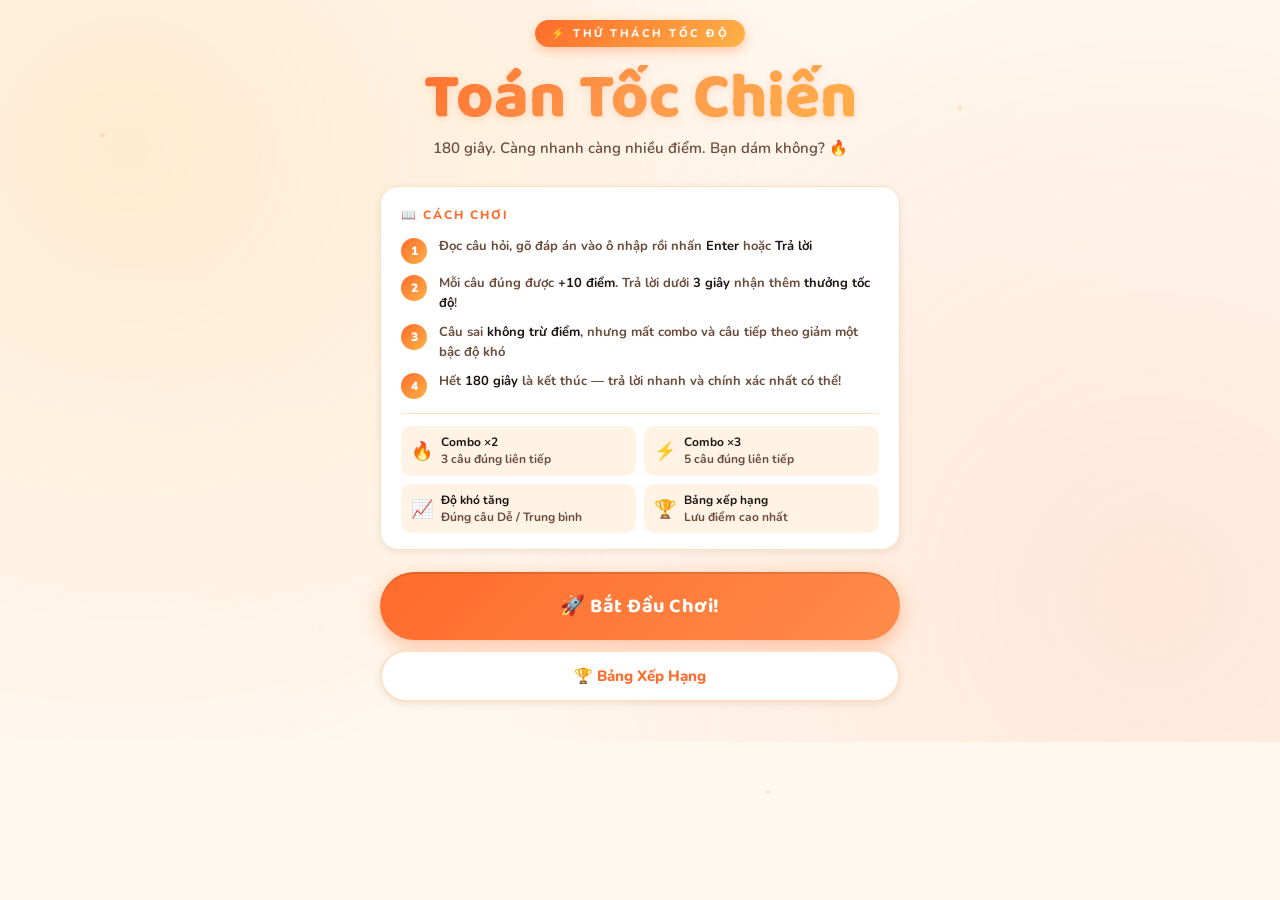
==== commit 97e48eec: "Update index.html Chỉnh sửa lại file" ====
--- a/Cuong/index.html
+++ b/Cuong/index.html
@@ -941,7 +941,19 @@
 .btn-lb-clear:hover { border-color: var(--red); background: #fff1f2; }
 
 .loading-spin { text-align: center; padding: 30px; color: var(--muted); font-size: 13px; font-weight: 700; }
-
+.how-to-play { background:var(--surface); border:1.5px solid var(--border); border-radius:var(--radius); padding:20px 20px 16px; margin-bottom:22px; box-shadow:var(--shadow-sm); text-align:left; }
+.htp-title { font-size:12px; font-weight:800; color:var(--accent); letter-spacing:2px; text-transform:uppercase; margin-bottom:14px; }
+.htp-steps { display:flex; flex-direction:column; gap:10px; }
+.htp-step { display:flex; align-items:flex-start; gap:12px; }
+.htp-num { width:26px; height:26px; border-radius:50%; flex-shrink:0; background:linear-gradient(135deg,var(--accent),var(--accent2)); color:white; font-size:12px; font-weight:900; display:flex; align-items:center; justify-content:center; margin-top:1px; }
+.htp-text { font-size:13px; font-weight:700; color:var(--text2); line-height:1.5; }
+.htp-text b { color:var(--text); }
+.htp-divider { border:none; border-top:1.5px solid var(--border); margin:14px 0 12px; }
+.htp-legend { display:grid; grid-template-columns:1fr 1fr; gap:8px; }
+.htp-legend-item { display:flex; align-items:center; gap:8px; background:var(--bg2); border-radius:10px; padding:8px 10px; }
+.htp-legend-icon { font-size:18px; flex-shrink:0; }
+.htp-legend-text { font-size:12px; font-weight:700; color:var(--text2); line-height:1.4; }
+.htp-legend-text b { color:var(--text); display:block; }
 @media (max-width: 400px) {
   .info-cards { grid-template-columns: 1fr; }
   .stats-row  { grid-template-columns: 1fr 1fr; }
@@ -962,131 +974,33 @@
   >
 </div>
 
-<!-- TUTORIAL MODAL -->
-<div class="modal-overlay" id="tutorial-modal">
-  <div class="modal-box">
-    <div class="modal-header">
-      <div class="modal-title">📖 Hướng dẫn chơi</div>
-      <button class="btn-modal-close" id="btn-modal-close">✕</button>
-    </div>
-
-    <div class="tut-section">
-      <div class="tut-section-title">Mục tiêu</div>
-      <div class="tut-rule">
-        <div class="tr-icon">🎯</div>
-        <div class="tr-body">
-          <div class="tr-title">Trả lời đúng càng nhiều câu toán càng tốt trong 60 giây!</div>
-          <div class="tr-desc">Gõ đáp án vào ô nhập, rồi nhấn <b>Trả lời</b> hoặc bấm <b>Enter</b>.</div>
-        </div>
-      </div>
-    </div>
-
-    <div class="tut-section">
-      <div class="tut-section-title">Tính điểm</div>
-      <table class="score-table">
-        <tr><td class="sc-label">Trả lời đúng</td><td class="sc-val">+10 điểm</td></tr>
-        <tr><td class="sc-label">Thưởng tốc độ (dưới 1.5 giây)</td><td class="sc-val">+15 điểm</td></tr>
-        <tr><td class="sc-label">Thưởng tốc độ (1.5 – 3 giây)</td><td class="sc-val">+10 điểm</td></tr>
-        <tr><td class="sc-label">Thưởng tốc độ (3 – 5 giây)</td><td class="sc-val">+5 điểm</td></tr>
-        <tr><td class="sc-label">Combo ×2 (3+ liên tiếp đúng)</td><td class="sc-val">×2 điểm</td></tr>
-        <tr><td class="sc-label">Combo ×3 (5+ liên tiếp đúng)</td><td class="sc-val">×3 điểm</td></tr>
-      </table>
-    </div>
-
-    <div class="tut-section">
-      <div class="tut-section-title">Combo 🔥</div>
-      <div class="tut-rule">
-        <div class="tr-icon">🔥</div>
-        <div class="tr-body">
-          <div class="tr-title">Trả lời liên tiếp để tăng hệ số nhân điểm</div>
-          <div class="tr-desc">3 câu đúng liên tiếp → nhân đôi (×2). 5 câu đúng liên tiếp → nhân ba (×3). Trả lời sai là combo về 0!</div>
-        </div>
-      </div>
-    </div>
-
-    <div class="tut-section">
-      <div class="tut-section-title">Độ khó thích ứng 📈</div>
-      <div class="tut-rule">
-        <div class="tr-icon">⬆️</div>
-        <div class="tr-body">
-          <div class="tr-title">Câu hỏi tự động khó hơn sau mỗi câu dễ trả lời đúng</div>
-          <div class="tr-desc">Bắt đầu từ mức <b>Dễ</b>. Mỗi khi trả lời đúng câu <b>Dễ</b> hoặc <b>Trung bình</b>, độ khó tăng ngay 1 bậc. Trả lời sai thì giảm 1 bậc (không xuống dưới mức 1).</div>
-        </div>
-      </div>
-      <table class="diff-table">
-        <tr>
-          <th>Mức</th>
-          <th>Nhãn</th>
-          <th>Ví dụ câu hỏi</th>
-        </tr>
-        <tr>
-          <td>1–2</td>
-          <td><span class="diff-pill-sm de">Dễ</span></td>
-          <td>7 × 8, 42 ÷ 6, 5²</td>
-        </tr>
-        <tr>
-          <td>3–5</td>
-          <td><span class="diff-pill-sm trung">Trung bình</span></td>
-          <td>23 × 7, (4+5)×6, 15% của 80</td>
-        </tr>
-        <tr>
-          <td>6–7</td>
-          <td><span class="diff-pill-sm kho">Khó</span></td>
-          <td>18 × 24, 15², 4³, phương trình</td>
-        </tr>
-      </table>
-    </div>
-
-    <div class="tut-section">
-      <div class="tut-section-title">Xếp hạng</div>
-      <div class="tut-rule">
-        <div class="tr-icon">🏆</div>
-        <div class="tr-body">
-          <div class="tr-title">Sau khi chơi, lưu tên vào bảng xếp hạng</div>
-          <div class="tr-desc">Điểm cao nhất của bạn sẽ được giữ lại. Bảng xếp hạng hiển thị Top 3 trên bục vinh danh và các hạng còn lại bên dưới.</div>
-        </div>
-      </div>
-    </div>
-
-    <button class="btn-start-tut" id="btn-tut-play">🚀 Chơi ngay!</button>
-  </div>
-</div>
-
 <div id="app">
 
   <!-- START -->
   <div id="start-screen" class="screen active">
     <div class="hero-badge">⚡ Thử thách tốc độ</div>
     <div class="hero-title">Toán Tốc Chiến</div>
-    <p class="hero-sub">60 giây. Càng nhanh càng nhiều điểm. Bạn dám không? 🔥</p>
-
-    <div class="info-cards">
-      <div class="info-card">
-        <div class="ic-icon">✅</div>
-        <div class="ic-title">Điểm số</div>
-        <div class="ic-desc">+10 điểm / câu đúng<br>Thưởng tốc độ cực lớn</div>
+    <p class="hero-sub">180 giây. Càng nhanh càng nhiều điểm. Bạn dám không? 🔥</p>
+    <div class="how-to-play">
+      <div class="htp-title">📖 Cách chơi</div>
+      <div class="htp-steps">
+        <div class="htp-step"><div class="htp-num">1</div><div class="htp-text">Đọc câu hỏi, gõ đáp án vào ô nhập rồi nhấn <b>Enter</b> hoặc <b>Trả lời</b></div></div>
+        <div class="htp-step"><div class="htp-num">2</div><div class="htp-text">Mỗi câu đúng được <b>+10 điểm</b>. Trả lời dưới <b>3 giây</b> nhận thêm <b>thưởng tốc độ</b>!</div></div>
+        <div class="htp-step"><div class="htp-num">3</div><div class="htp-text">Câu sai <b>không trừ điểm</b>, nhưng mất combo và câu tiếp theo giảm một bậc độ khó</div></div>
+        <div class="htp-step"><div class="htp-num">4</div><div class="htp-text">Hết <b>180 giây</b> là kết thúc — trả lời nhanh và chính xác nhất có thể!</div></div>
       </div>
-      <div class="info-card">
-        <div class="ic-icon">🔥</div>
-        <div class="ic-title">Combo</div>
-        <div class="ic-desc">3 liên tiếp → ×2<br>5 liên tiếp → ×3</div>
-      </div>
-      <div class="info-card">
-        <div class="ic-icon">📈</div>
-        <div class="ic-title">Độ khó</div>
-        <div class="ic-desc">Tăng ngay mỗi lần<br>trả lời đúng câu dễ!</div>
-      </div>
-      <div class="info-card">
-        <div class="ic-icon">⏱️</div>
-        <div class="ic-title">Thời gian</div>
-        <div class="ic-desc">60 giây tổng<br>Không được dừng!</div>
+      <hr class="htp-divider">
+      <div class="htp-legend">
+        <div class="htp-legend-item"><div class="htp-legend-icon">🔥</div><div class="htp-legend-text"><b>Combo ×2</b>3 câu đúng liên tiếp</div></div>
+        <div class="htp-legend-item"><div class="htp-legend-icon">⚡</div><div class="htp-legend-text"><b>Combo ×3</b>5 câu đúng liên tiếp</div></div>
+        <div class="htp-legend-item"><div class="htp-legend-icon">📈</div><div class="htp-legend-text"><b>Độ khó tăng</b>Đúng câu Dễ / Trung bình</div></div>
+        <div class="htp-legend-item"><div class="htp-legend-icon">🏆</div><div class="htp-legend-text"><b>Bảng xếp hạng</b>Lưu điểm cao nhất</div></div>
       </div>
     </div>
 
     <div class="start-actions">
       <button class="btn-primary" id="btn-start">🚀 Bắt Đầu Chơi!</button>
       <button class="btn-secondary" id="btn-open-lb">🏆 Bảng Xếp Hạng</button>
-      <button class="btn-tut" id="btn-open-tut">📖 Hướng dẫn chơi</button>
     </div>
   </div>
 
@@ -1296,30 +1210,248 @@
 };
 
 // ── Question generator ────────────────────────────────────────────────────
-const rnd = (a,b)=>Math.floor(Math.random()*(b-a+1))+a;
+// ── Question generator ────────────────────────────────────────────────────
+const rnd = (a,b) => Math.floor(Math.random()*(b-a+1))+a;
 
 const qs = {
-  nhanNho:  ()=>{ const a=rnd(2,9),b=rnd(2,9); return {q:`${a} × ${b} = ?`, ans:a*b, hint:'Nhân', diff:'de'}; },
-  chiaNho:  ()=>{ const b=rnd(2,9),a=rnd(2,9); return {q:`${b*a} ÷ ${b} = ?`, ans:a, hint:'Chia', diff:'de'}; },
-  luongNho: ()=>{ const n=rnd(3,9); return {q:`${n}² = ?`, ans:n*n, hint:'Bình phương', diff:'de'}; },
-  ptDon:    ()=>{ const x=rnd(1,9),a=rnd(2,5),b=rnd(1,9); return {q:`Tìm x: ${a}x + ${b} = ${a*x+b}`, ans:x, hint:'Phương trình', diff:'de'}; },
-  nhanVua:  ()=>{ const a=rnd(11,25),b=rnd(2,9); return {q:`${a} × ${b} = ?`, ans:a*b, hint:'Nhân', diff:'trung'}; },
-  hieuBP:   ()=>{ const n=rnd(5,15); return {q:`${n}² − ${n-1}² = ?`, ans:2*n-1, hint:'Hiệu bình phương', diff:'trung'}; },
-  pt2:      ()=>{ const r1=rnd(1,6),r2=rnd(1,6),b=r1+r2,c=r1*r2; return {q:`x² − ${b}x + ${c} = 0, nghiệm nhỏ nhất?`, ans:Math.min(r1,r2), hint:'Phương trình bậc 2', diff:'trung'}; },
-  phanTram: ()=>{ const p=[10,20,25,50][rnd(0,3)],v=rnd(2,20)*10; return {q:`${p}% của ${v} = ?`, ans:Math.round(v*p/100), hint:'Phần trăm', diff:'trung'}; },
-  thuTu:    ()=>{ const a=rnd(2,9),b=rnd(2,9),c=rnd(2,9); return {q:`(${a} + ${b}) × ${c} = ?`, ans:(a+b)*c, hint:'Thứ tự phép tính', diff:'trung'}; },
-  nhanLon:  ()=>{ const a=rnd(12,25),b=rnd(12,25); return {q:`${a} × ${b} = ?`, ans:a*b, hint:'Nhân lớn', diff:'kho'}; },
-  luongLon: ()=>{ const n=rnd(11,20); return {q:`${n}² = ?`, ans:n*n, hint:'Bình phương', diff:'kho'}; },
-  ptKho:    ()=>{ const x=rnd(2,9),a=rnd(3,7),b=rnd(10,30),c=a*x+b,bs=b>0?`+ ${b}`:`− ${-b}`; return {q:`Tìm x: ${a}x ${bs} = ${c}`, ans:x, hint:'Phương trình', diff:'kho'}; },
-  lapPhuong:()=>{ const n=rnd(2,6); return {q:`${n}³ = ?`, ans:n*n*n, hint:'Lập phương', diff:'kho'}; },
-  hieuBPL:  ()=>{ const n=rnd(20,49); return {q:`${n+1}² − ${n}² = ?`, ans:2*n+1, hint:'Hiệu bình phương', diff:'kho'}; },
+
+  // ══════════════════════════════════════════════════════
+  // DỄ — mức 1–2
+  // ══════════════════════════════════════════════════════
+
+  // √ số hoàn phương (≤ 225)
+  canHoanPhuong: () => {
+    const bases = [1,4,9,16,25,36,49,64,81,100,121,144,169,196,225];
+    const n = bases[rnd(0, bases.length-1)];
+    return { q:`√${n} = ?`, ans: Math.sqrt(n), hint:'Căn bậc hai', diff:'de' };
+  },
+
+  // Tính giá trị hàm y = ax + b tại x cho trước (số nhỏ)
+  hamBacNhatY: () => {
+    const a = rnd(1,4), b = rnd(-5,5), x = rnd(1,5);
+    return { q:`y = ${a}x ${b>=0?'+ '+b:'− '+(-b)}, x = ${x} → y = ?`, ans: a*x+b, hint:'Hàm bậc nhất', diff:'de' };
+  },
+
+  // Tìm x trong PT bậc nhất ax + b = c, nghiệm nguyên dương nhỏ
+  ptBacNhatDon: () => {
+    const x = rnd(1,9), a = rnd(1,5), b = rnd(0,9);
+    return { q:`${a}x + ${b} = ${a*x+b} → x = ?`, ans: x, hint:'PT bậc nhất', diff:'de' };
+  },
+
+  // Pytago bộ số quen: tìm cạnh huyền
+  pytago3_4_5: () => {
+    const triples = [[3,4,5],[5,12,13],[8,15,17],[6,8,10],[9,12,15],[12,16,20]];
+    const [a,b,c] = triples[rnd(0, triples.length-1)];
+    return { q:`Tam giác vuông, hai cạnh góc vuông ${a} và ${b}. Cạnh huyền = ?`, ans: c, hint:'Pytago', diff:'de' };
+  },
+
+  // Pytago: tìm cạnh góc vuông
+  pytago_canhgv: () => {
+    const triples = [[3,4,5],[5,12,13],[8,15,17],[6,8,10],[9,12,15]];
+    const [a,b,c] = triples[rnd(0, triples.length-1)];
+    return { q:`Tam giác vuông, cạnh huyền ${c}, một cạnh ${a}. Cạnh còn lại = ?`, ans: b, hint:'Pytago', diff:'de' };
+  },
+
+  // Rút gọn √(a²) = |a|
+  canBinhPhuong: () => {
+    const n = rnd(2,12);
+    return { q:`√(${n}²) = ?`, ans: n, hint:'Căn bậc hai', diff:'de' };
+  },
+
+  // Tính x² với x nhỏ
+  binhPhuong: () => {
+    const n = rnd(2,12);
+    return { q:`${n}² = ?`, ans: n*n, hint:'Lũy thừa', diff:'de' };
+  },
+
+  // Diện tích hình vuông/chữ nhật
+  dienTich: () => {
+    const a = rnd(2,9), b = rnd(2,9);
+    if(rnd(0,1)===0) return { q:`Hình vuông cạnh ${a}. Diện tích = ?`, ans: a*a, hint:'Hình học', diff:'de' };
+    return { q:`Hình chữ nhật ${a} × ${b}. Diện tích = ?`, ans: a*b, hint:'Hình học', diff:'de' };
+  },
+
+  // ══════════════════════════════════════════════════════
+  // TRUNG BÌNH — mức 3–5
+  // ══════════════════════════════════════════════════════
+
+  // PT bậc hai, nghiệm nguyên dương, hỏi nghiệm nhỏ hoặc lớn
+  ptBacHaiNghiemNho: () => {
+    const r1 = rnd(1,6), r2 = rnd(1,6);
+    const S = r1+r2, P = r1*r2;
+    const bStr = S > 0 ? `− ${S}x` : `+ ${-S}x`;
+    const cStr = P > 0 ? `+ ${P}` : `− ${-P}`;
+    return { q:`x² ${bStr} ${cStr} = 0. Nghiệm nhỏ nhất = ?`, ans: Math.min(r1,r2), hint:'PT bậc hai', diff:'trung' };
+  },
+
+  ptBacHaiNghiemLon: () => {
+    const r1 = rnd(1,6), r2 = rnd(1,6);
+    const S = r1+r2, P = r1*r2;
+    const bStr = S > 0 ? `− ${S}x` : `+ ${-S}x`;
+    const cStr = P > 0 ? `+ ${P}` : `− ${-P}`;
+    return { q:`x² ${bStr} ${cStr} = 0. Nghiệm lớn nhất = ?`, ans: Math.max(r1,r2), hint:'PT bậc hai', diff:'trung' };
+  },
+
+  // Viète: tổng nghiệm = -b/a
+  vieteS: () => {
+    const r1 = rnd(1,7), r2 = rnd(1,7);
+    return { q:`PT x² − ${r1+r2}x + ${r1*r2} = 0. Tổng hai nghiệm = ?`, ans: r1+r2, hint:'Viète', diff:'trung' };
+  },
+
+  // Viète: tích nghiệm = c/a
+  vieteP: () => {
+    const r1 = rnd(1,7), r2 = rnd(1,7);
+    return { q:`PT x² − ${r1+r2}x + ${r1*r2} = 0. Tích hai nghiệm = ?`, ans: r1*r2, hint:'Viète', diff:'trung' };
+  },
+
+  // Hệ PT cộng/trừ thẳng (dễ khử)
+  hePT_congTru: () => {
+    const x = rnd(1,8), y = rnd(1,8);
+    return { q:`x + y = ${x+y}; x − y = ${x-y}. Tìm x = ?`, ans: x, hint:'Hệ PT', diff:'trung' };
+  },
+
+  hePT_tong_y: () => {
+    const x = rnd(1,8), y = rnd(1,8);
+    return { q:`x + y = ${x+y}; x − y = ${x-y}. Tìm y = ?`, ans: y, hint:'Hệ PT', diff:'trung' };
+  },
+
+  // Hệ PT thế (1 PT có hệ số 1)
+  hePT_the: () => {
+    const x = rnd(1,6), y = rnd(1,6);
+    const a = rnd(2,4);
+    const c2 = a*x + y;
+    return { q:`x + y = ${x+y}; ${a}x + y = ${c2}. Tìm x = ?`, ans: x, hint:'Hệ PT (thế)', diff:'trung' };
+  },
+
+  // Trung bình cộng dãy số nguyên nhỏ
+  trungBinh: () => {
+    const n = rnd(3,5);
+    const vals = Array.from({length:n}, () => rnd(1,9));
+    const sum = vals.reduce((a,b)=>a+b,0);
+    if(sum % n !== 0) { vals[0] += n - (sum % n); }
+    const sum2 = vals.reduce((a,b)=>a+b,0);
+    return { q:`TB cộng của {${vals.join(', ')}} = ?`, ans: Math.round(sum2/n), hint:'Thống kê', diff:'trung' };
+  },
+
+  // Rút gọn √(a²·b) hỏi kết quả khi biết a và b
+  rutGonCan: () => {
+    const a = rnd(2,8), b = [2,3,5,6,7][rnd(0,4)];
+    return { q:`√${a*a*b} = ${a}√? → điền số vào dấu ?`, ans: b, hint:'Rút gọn √', diff:'trung' };
+  },
+
+  // Nhân hai căn: √a · √b = √(ab), ab là số chính phương
+  nhanCan: () => {
+    const pairs = [[2,8,4],[3,12,6],[4,9,6],[5,20,10],[2,18,6],[3,27,9],[4,25,10]];
+    const [a,b,c] = pairs[rnd(0,pairs.length-1)];
+    return { q:`√${a} × √${b} = ?`, ans: c, hint:'Nhân căn', diff:'trung' };
+  },
+
+  // Hàm bậc nhất: tìm b khi biết đồ thị qua điểm (x, y) và hệ số a
+  hamBacNhatTimB: () => {
+    const a = rnd(1,4), b = rnd(-5,5), x = rnd(1,5);
+    const y = a*x+b;
+    return { q:`y = ${a}x + b, đồ thị qua (${x}, ${y}). Tìm b = ?`, ans: b, hint:'Hàm bậc nhất', diff:'trung' };
+  },
+
+  // Median (trung vị) dãy số lẻ phần tử, đã sắp xếp sẵn
+  trungVi: () => {
+    const n = rnd(3,5)*2-1; // 3,5,7
+    const sorted = Array.from({length:n}, (_,i) => rnd(1,5)+i*rnd(1,3));
+    return { q:`Trung vị của {${sorted.join(', ')}} = ?`, ans: sorted[Math.floor(n/2)], hint:'Thống kê', diff:'trung' };
+  },
+
+  // ══════════════════════════════════════════════════════
+  // KHÓ — mức 6–7
+  // ══════════════════════════════════════════════════════
+
+  // PT bậc hai: tìm nghiệm khi biết tổng và tích (Viète ngược)
+  vieteNguoc: () => {
+    const S = rnd(4,12), P = rnd(3,20);
+    // kiểm tra delta >= 0 và nghiệm nguyên
+    const delta = S*S - 4*P;
+    if(delta < 0 || !Number.isInteger(Math.sqrt(delta))) return qs.ptBacHaiNghiemLon();
+    const sq = Math.sqrt(delta);
+    const r1 = (S+sq)/2, r2 = (S-sq)/2;
+    if(!Number.isInteger(r1) || r1<=0 || r2<=0) return qs.ptBacHaiNghiemLon();
+    return { q:`PT bậc hai có tổng nghiệm ${S} và tích nghiệm ${P}. Nghiệm lớn = ?`, ans: Math.max(r1,r2), hint:'Viète nâng cao', diff:'kho' };
+  },
+
+  // Hoành độ đỉnh parabol y = x² + bx + c → x_đỉnh = -b/2
+  dinhParabol: () => {
+    const h = rnd(-4,4);
+    const b = -2*h;
+    const c = rnd(-5,5);
+    const bStr = b > 0 ? `+ ${b}x` : b < 0 ? `− ${-b}x` : '';
+    const cStr = c >= 0 ? `+ ${c}` : `− ${-c}`;
+    return { q:`y = x² ${bStr} ${cStr}. Hoành độ đỉnh = ?`, ans: h, hint:'Parabol', diff:'kho' };
+  },
+
+  // Tung độ đỉnh parabol y = x² + bx + c → y_đỉnh = c - b²/4
+  dinhParabolY: () => {
+    const h = rnd(-3,3);
+    const k = rnd(-4,4);
+    // y = (x-h)² + k
+    const b = -2*h, c = h*h+k;
+    const bStr = b > 0 ? `+ ${b}x` : b < 0 ? `− ${-b}x` : '';
+    const cStr = c >= 0 ? `+ ${c}` : `− ${-c}`;
+    return { q:`y = x² ${bStr} ${cStr}. Tung độ đỉnh = ?`, ans: k, hint:'Parabol', diff:'kho' };
+  },
+
+  // Hệ PT khó hơn: 2x + y và x + 2y
+  hePTkho: () => {
+    const x = rnd(1,6), y = rnd(1,6);
+    return { q:`2x + y = ${2*x+y}; x + 2y = ${x+2*y}. Tìm x = ?`, ans: x, hint:'Hệ PT (khó)', diff:'kho' };
+  },
+
+  hePTkhoY: () => {
+    const x = rnd(1,6), y = rnd(1,6);
+    return { q:`2x + y = ${2*x+y}; x + 2y = ${x+2*y}. Tìm y = ?`, ans: y, hint:'Hệ PT (khó)', diff:'kho' };
+  },
+
+  // Delta của PT bậc hai ax²+bx+c: Δ = b²-4ac
+  tinhDelta: () => {
+    // chọn b, a, c sao cho delta là số đẹp
+    const r1=rnd(1,5), r2=rnd(1,5);
+    const b=-(r1+r2), c=r1*r2, a=1;
+    const delta = b*b - 4*a*c;
+    return { q:`PT x² ${b<0?b+'x':'+'+b+'x'} + ${c} = 0. Δ = b²−4ac = ?`, ans: delta, hint:'Biệt thức Δ', diff:'kho' };
+  },
+
+  // √Δ khi Δ là số chính phương
+  canDelta: () => {
+    const sq = rnd(1,8);
+    const delta = sq*sq;
+    return { q:`Δ = ${delta}. √Δ = ?`, ans: sq, hint:'Căn biệt thức', diff:'kho' };
+  },
+
+  // Xác suất: P = k/n, tìm số trường hợp thuận lợi
+  xacSuat: () => {
+    const n = [4,5,6,8,10,12][rnd(0,5)];
+    const k = rnd(1,n-1);
+    const gcd = (a,b) => b===0?a:gcd(b,a%b);
+    const g = gcd(k,n);
+    return { q:`Có ${n} phần tử. P(A) = ${k/g}/${n/g}. Số phần tử thuận lợi = ?`, ans: k, hint:'Xác suất', diff:'kho' };
+  },
+
+  // Hàm bậc hai: tính y tại x cho trước (x nhỏ, a nhỏ)
+  hamBacHaiGiaTriY: () => {
+    const a = [1,-1,2,-2][rnd(0,3)];
+    const h = rnd(-2,2), k = rnd(-4,4);
+    const x = h + rnd(-2,2);
+    const y = a*(x-h)*(x-h)+k;
+    const b = -2*a*h, c = a*h*h+k;
+    const aStr = a===1?'' : a===-1?'−' : `${a}`;
+    const bStr = b>0?`+ ${b}x`: b<0?`− ${-b}x`:'';
+    const cStr = c>0?`+ ${c}`: c<0?`− ${-c}`:'';
+    return { q:`y = ${aStr}x² ${bStr} ${cStr}, x = ${x} → y = ?`, ans: y, hint:'Hàm bậc hai', diff:'kho' };
+  },
+
 };
 
-// Level → tier mapping: 1–2 = dễ, 3–5 = trung, 6–7 = khó
 const banks = {
-  de:    ['nhanNho','chiaNho','luongNho','ptDon'],
-  trung: ['nhanVua','hieuBP','phanTram','ptDon','luongNho','thuTu'],
-  kho:   ['nhanLon','luongLon','ptKho','lapPhuong','hieuBPL','thuTu','pt2'],
+  de:    ['canHoanPhuong','hamBacNhatY','ptBacNhatDon','pytago3_4_5','pytago_canhgv','canBinhPhuong','binhPhuong','dienTich'],
+  trung: ['ptBacHaiNghiemNho','ptBacHaiNghiemLon','vieteS','vieteP','hePT_congTru','hePT_tong_y','hePT_the','trungBinh','rutGonCan','nhanCan','hamBacNhatTimB','trungVi'],
+  kho:   ['vieteNguoc','dinhParabol','dinhParabolY','hePTkho','hePTkhoY','tinhDelta','canDelta','xacSuat','hamBacHaiGiaTriY'],
 };
 
 function tierOf(level){
@@ -1355,7 +1487,7 @@
 let timer=null, sessionBest=0, qStart=0, lastRun={}, scoreSaved=false, lastSavedName='';
 
 function resetState(){
-  state={score:0,combo:0,mult:1,level:1,timeLeft:60,
+  state={score:0,combo:0,mult:1,level:1,timeLeft:180,
          answered:0,correct:0,totalTime:0,running:false,q:null};
 }
 
@@ -1394,7 +1526,7 @@
   $('tb-combo').textContent = `×${state.mult}`;
   $('tb-timer').classList.toggle('urgent', state.timeLeft<=10);
   $('prog-bar').classList.toggle('urgent', state.timeLeft<=10);
-  $('prog-bar').style.width = (state.timeLeft/60*100)+'%';
+  $('prog-bar').style.width = (state.timeLeft/180*100)+'%';
   const ct=$('combo-tile');
   ct.className='combo-tile';
   if(state.mult===3) ct.classList.add('x3');
@@ -1623,24 +1755,6 @@
     rowsEl.appendChild(row);
   });
 }
-
-// ── Tutorial modal ────────────────────────────────────────────────────────
-function openTutorial(){
-  $('tutorial-modal').classList.add('open');
-  document.body.style.overflow='hidden';
-}
-function closeTutorial(){
-  $('tutorial-modal').classList.remove('open');
-  document.body.style.overflow='';
-}
-
-$('btn-open-tut').addEventListener('click', openTutorial);
-$('btn-modal-close').addEventListener('click', closeTutorial);
-$('tutorial-modal').addEventListener('click', e=>{
-  if(e.target===$('tutorial-modal')) closeTutorial();
-});
-$('btn-tut-play').addEventListener('click',()=>{ closeTutorial(); startGame(); });
-
 // ── Events ────────────────────────────────────────────────────────────────
 $('btn-start').addEventListener('click',startGame);
 $('btn-retry').addEventListener('click',startGame);
